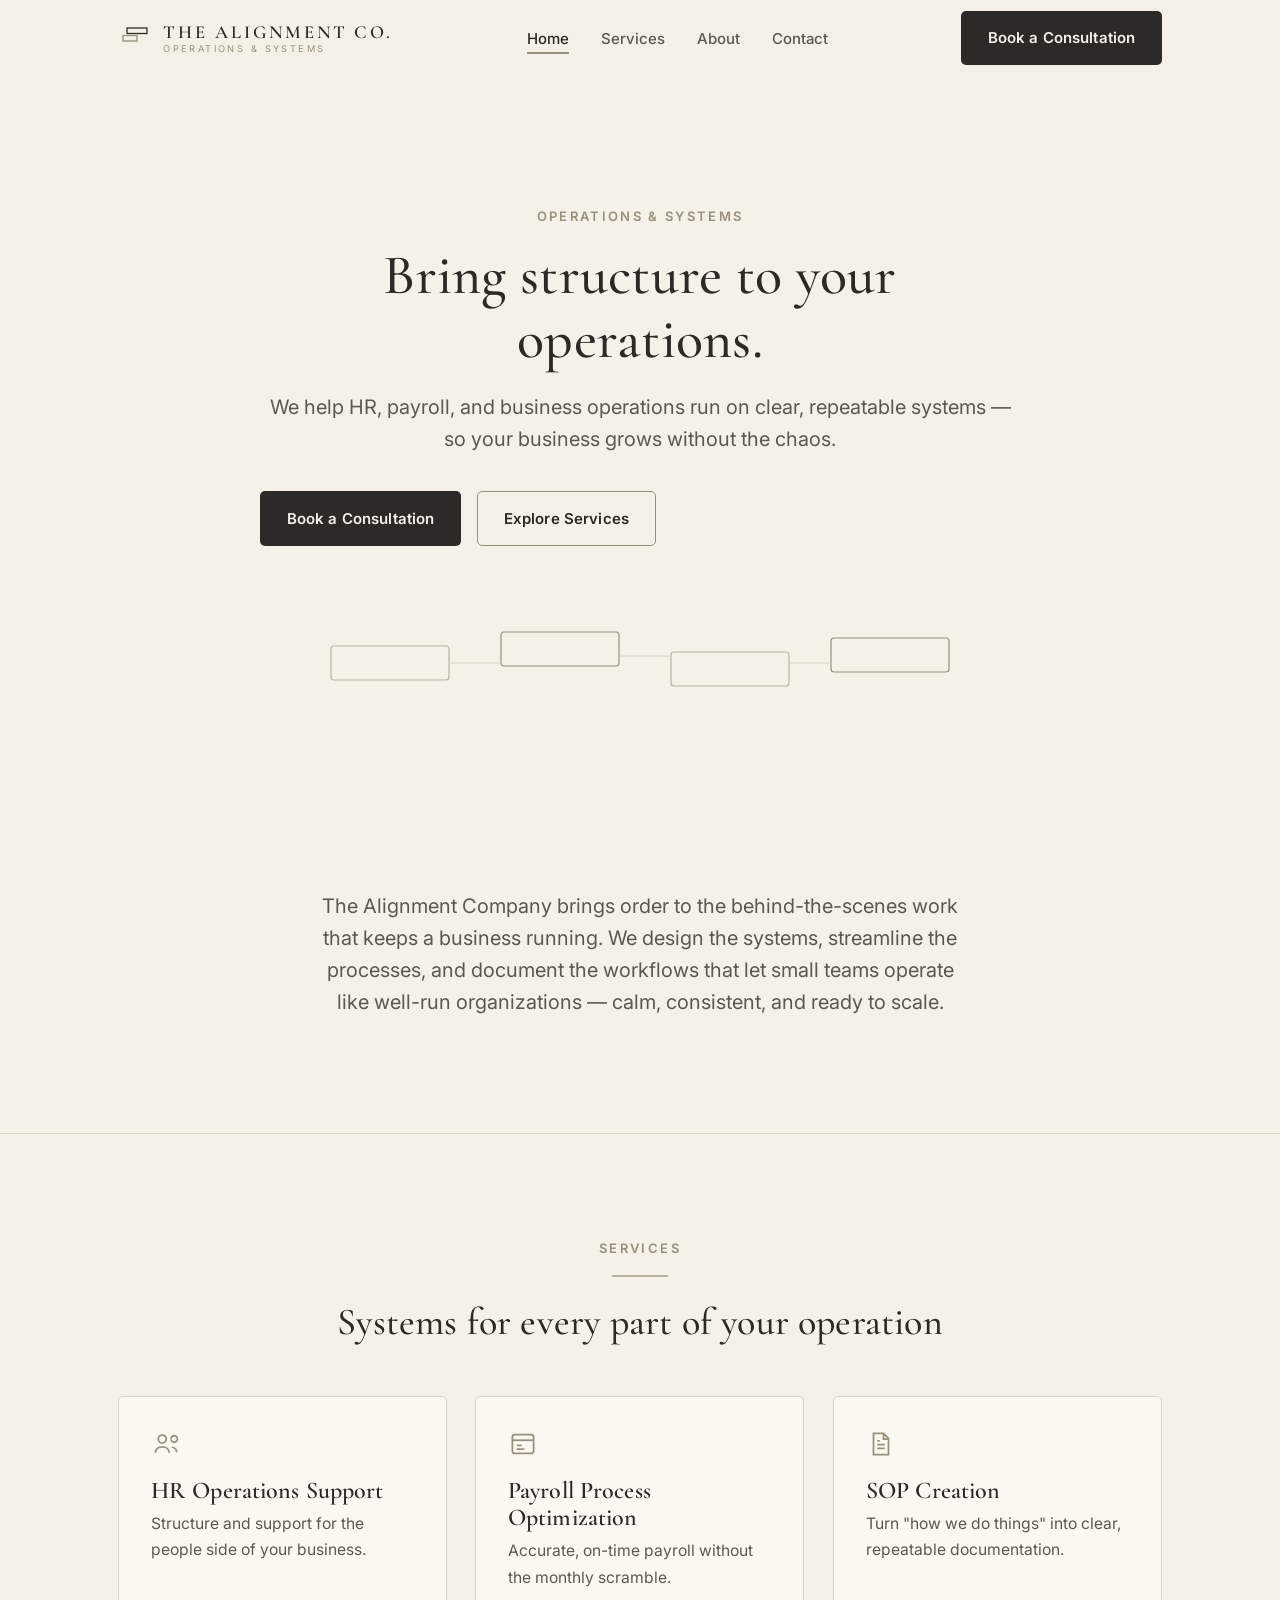
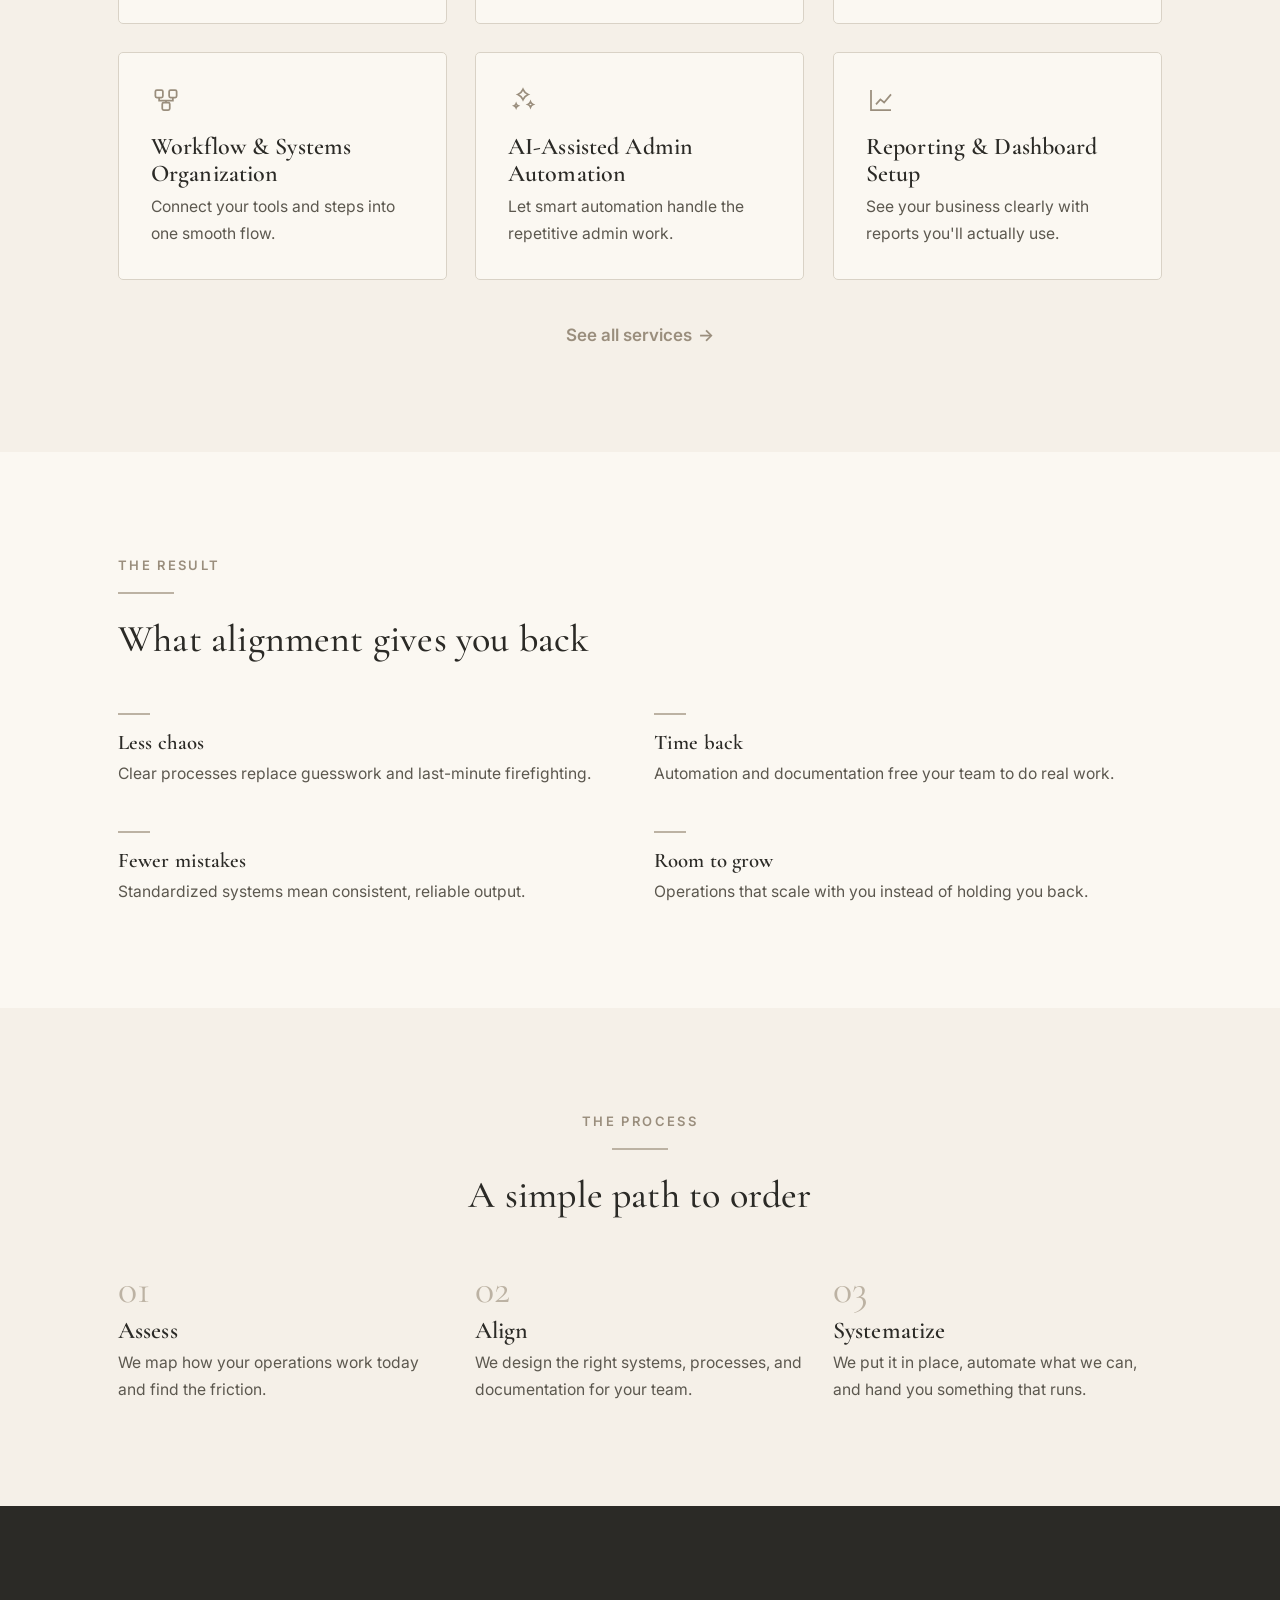
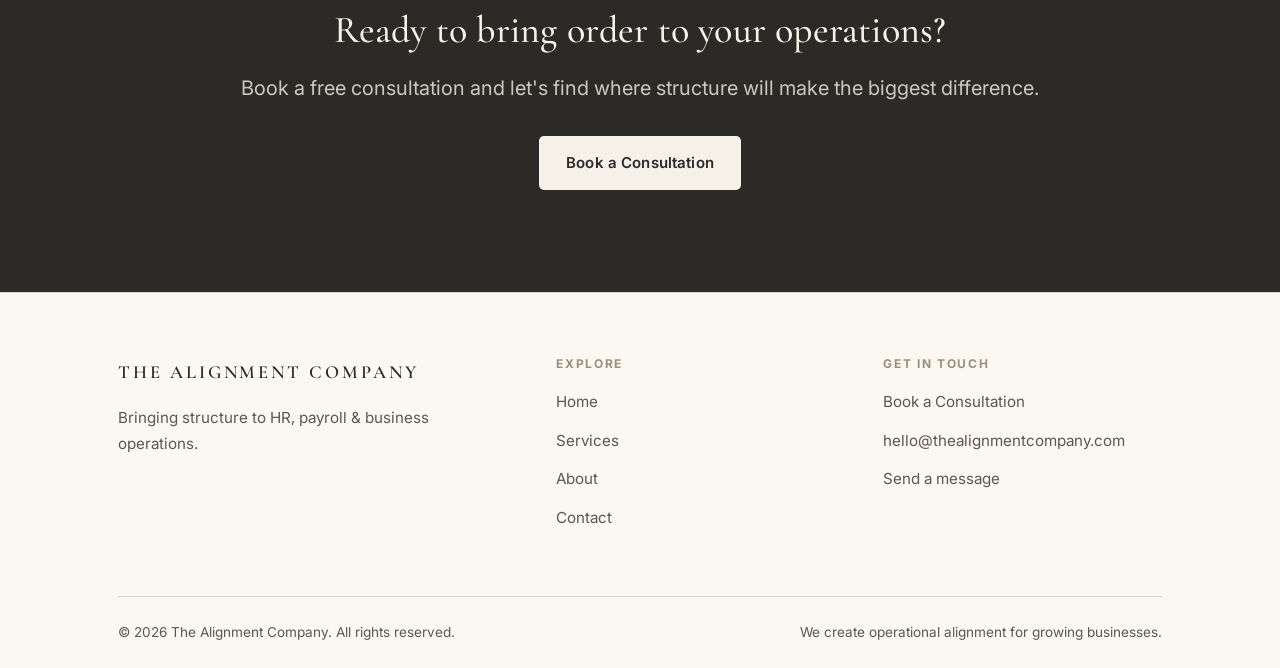
==== index.html @ a294ce94 "Initial commit: The Alignment Company website Multi-page static site (Home, Services, About, Contact" ====
<!DOCTYPE html>
<html lang="en">
<head>
  <meta charset="UTF-8" />
  <meta name="viewport" content="width=device-width, initial-scale=1.0" />
  <title>The Alignment Company — Operations &amp; Systems for Growing Businesses</title>
  <meta name="description" content="We bring structure to HR, payroll &amp; business operations. Calm, repeatable systems that let your business grow without the chaos. Book a consultation." />
  <meta name="theme-color" content="#F5F0E8" />

  <!-- Open Graph -->
  <meta property="og:title" content="The Alignment Company — Operations &amp; Systems" />
  <meta property="og:description" content="Bringing structure to HR, payroll &amp; business operations." />
  <meta property="og:type" content="website" />

  <!-- Fonts -->
  <link rel="preconnect" href="https://fonts.googleapis.com" />
  <link rel="preconnect" href="https://fonts.gstatic.com" crossorigin />
  <link href="https://fonts.googleapis.com/css2?family=Cormorant+Garamond:wght@500;600&family=Inter:wght@400;500;600;700&display=swap" rel="stylesheet" />

  <link rel="stylesheet" href="css/styles.css" />

  <!-- Google Analytics (GA4) — replace G-XXXXXXXXXX with the real Measurement ID -->
  <!--
  <script async src="https://www.googletagmanager.com/gtag/js?id=G-XXXXXXXXXX"></script>
  <script>
    window.dataLayer = window.dataLayer || [];
    function gtag(){dataLayer.push(arguments);}
    gtag('js', new Date());
    gtag('config', 'G-XXXXXXXXXX');
  </script>
  -->
</head>
<body>

  <!-- ============ HEADER ============ -->
  <header class="site-header">
    <div class="container">
      <nav class="nav" aria-label="Primary">
        <a class="brand" href="index.html" aria-label="The Alignment Company — home">
          <svg class="brand__mark" width="34" height="34" viewBox="0 0 34 34" fill="none" aria-hidden="true">
            <rect x="9" y="7" width="20" height="5.5" stroke="#2B2A26" stroke-width="1.3"/>
            <rect x="5" y="14.5" width="14" height="5.5" stroke="#9A8E7D" stroke-width="1.3"/>
          </svg>
          <span class="brand__text">
            <span class="brand__name">The Alignment Co.</span>
            <span class="brand__sub">Operations &amp; Systems</span>
          </span>
        </a>

        <ul class="nav__links" id="nav-links">
          <li><a href="index.html" class="is-active">Home</a></li>
          <li><a href="services.html">Services</a></li>
          <li><a href="about.html">About</a></li>
          <li><a href="contact.html">Contact</a></li>
          <li class="nav__cta-mobile"><a class="btn btn--primary" href="contact.html#book">Book a Consultation</a></li>
        </ul>

        <div class="nav__cta">
          <a class="btn btn--primary" href="contact.html#book">Book a Consultation</a>
          <button class="nav__toggle" type="button" aria-label="Toggle menu" aria-expanded="false" aria-controls="nav-links">
            <span></span><span></span><span></span>
          </button>
        </div>
      </nav>
    </div>
  </header>

  <main>
    <!-- ============ HERO ============ -->
    <section class="hero">
      <div class="container">
        <div class="hero__inner reveal">
          <span class="eyebrow">Operations &amp; Systems</span>
          <h1>Bring structure to your operations.</h1>
          <p class="lead">We help HR, payroll, and business operations run on clear, repeatable systems — so your business grows without the chaos.</p>
          <div class="btn-row">
            <a class="btn btn--primary" href="contact.html#book">Book a Consultation</a>
            <a class="btn btn--secondary" href="services.html">Explore Services</a>
          </div>
        </div>

        <!-- Thin workflow-line motif (echoes the logo's offset rectangles) -->
        <svg class="flow-motif reveal" viewBox="0 0 620 80" fill="none" aria-hidden="true">
          <rect x="1" y="28" width="118" height="34" rx="3" stroke="#BCB2A3" stroke-width="1.2"/>
          <rect x="171" y="14" width="118" height="34" rx="3" stroke="#9A8E7D" stroke-width="1.2"/>
          <rect x="341" y="34" width="118" height="34" rx="3" stroke="#BCB2A3" stroke-width="1.2"/>
          <rect x="501" y="20" width="118" height="34" rx="3" stroke="#9A8E7D" stroke-width="1.2"/>
          <path d="M119 45 H171" stroke="#D9D2C6" stroke-width="1.2"/>
          <path d="M289 38 H341" stroke="#D9D2C6" stroke-width="1.2"/>
          <path d="M459 45 H501" stroke="#D9D2C6" stroke-width="1.2"/>
        </svg>
      </div>
    </section>

    <!-- ============ WHAT WE DO ============ -->
    <section class="section section--tight">
      <div class="container">
        <div class="section-head center reveal">
          <p class="lead">The Alignment Company brings order to the behind-the-scenes work that keeps a business running. We design the systems, streamline the processes, and document the workflows that let small teams operate like well-run organizations — calm, consistent, and ready to scale.</p>
        </div>
      </div>
    </section>

    <hr class="hairline" />

    <!-- ============ SERVICES OVERVIEW ============ -->
    <section class="section">
      <div class="container">
        <div class="section-head center reveal">
          <span class="eyebrow">Services</span>
          <hr class="divider" />
          <h2>Systems for every part of your operation</h2>
        </div>

        <div class="grid grid--3">
          <article class="card reveal">
            <svg class="card__icon" width="30" height="30" viewBox="0 0 24 24" fill="none" stroke="currentColor" stroke-width="1.4" aria-hidden="true"><circle cx="9" cy="8" r="3.2"/><path d="M3.5 19c0-3 2.5-4.8 5.5-4.8s5.5 1.8 5.5 4.8"/><path d="M16 8.2a2.6 2.6 0 1 0 0-.4M20.5 18.5c0-2.2-1.6-3.6-3.8-3.9"/></svg>
            <h3>HR Operations Support</h3>
            <p>Structure and support for the people side of your business.</p>
          </article>

          <article class="card reveal">
            <svg class="card__icon" width="30" height="30" viewBox="0 0 24 24" fill="none" stroke="currentColor" stroke-width="1.4" aria-hidden="true"><rect x="3.5" y="4.5" width="17" height="15" rx="2"/><path d="M3.5 9h17"/><path d="M7 13h4M7 16h6"/></svg>
            <h3>Payroll Process Optimization</h3>
            <p>Accurate, on-time payroll without the monthly scramble.</p>
          </article>

          <article class="card reveal">
            <svg class="card__icon" width="30" height="30" viewBox="0 0 24 24" fill="none" stroke="currentColor" stroke-width="1.4" aria-hidden="true"><path d="M6 3.5h8l4 4V20.5H6z"/><path d="M14 3.5V8h4"/><path d="M9 12.5h6M9 15.5h6M9 9.5h2"/></svg>
            <h3>SOP Creation</h3>
            <p>Turn "how we do things" into clear, repeatable documentation.</p>
          </article>

          <article class="card reveal">
            <svg class="card__icon" width="30" height="30" viewBox="0 0 24 24" fill="none" stroke="currentColor" stroke-width="1.4" aria-hidden="true"><rect x="3.5" y="4" width="6" height="6" rx="1.2"/><rect x="14.5" y="4" width="6" height="6" rx="1.2"/><rect x="9" y="14" width="6" height="6" rx="1.2"/><path d="M6.5 10v2.5h11V10M12 12.5V14"/></svg>
            <h3>Workflow &amp; Systems Organization</h3>
            <p>Connect your tools and steps into one smooth flow.</p>
          </article>

          <article class="card reveal">
            <svg class="card__icon" width="30" height="30" viewBox="0 0 24 24" fill="none" stroke="currentColor" stroke-width="1.4" aria-hidden="true"><path d="M12 3.5c1 2.3 1.8 3.1 4.1 4.1-2.3 1-3.1 1.8-4.1 4.1-1-2.3-1.8-3.1-4.1-4.1 2.3-1 3.1-1.8 4.1-4.1Z"/><path d="M18 13.5c.5 1.2.9 1.6 2.1 2.1-1.2.5-1.6.9-2.1 2.1-.5-1.2-.9-1.6-2.1-2.1 1.2-.5 1.6-.9 2.1-2.1Z"/><path d="M6.5 15c.4.9.7 1.2 1.6 1.6-.9.4-1.2.7-1.6 1.6-.4-.9-.7-1.2-1.6-1.6.9-.4 1.2-.7 1.6-1.6Z"/></svg>
            <h3>AI-Assisted Admin Automation</h3>
            <p>Let smart automation handle the repetitive admin work.</p>
          </article>

          <article class="card reveal">
            <svg class="card__icon" width="30" height="30" viewBox="0 0 24 24" fill="none" stroke="currentColor" stroke-width="1.4" aria-hidden="true"><path d="M4 4v16h16"/><path d="M8 15.5l3.5-4 3 2.5L20 7.5"/></svg>
            <h3>Reporting &amp; Dashboard Setup</h3>
            <p>See your business clearly with reports you'll actually use.</p>
          </article>
        </div>

        <div class="text-center reveal" style="margin-top: 2.5rem;">
          <a class="link-arrow" href="services.html">See all services <span class="arrow">→</span></a>
        </div>
      </div>
    </section>

    <!-- ============ BENEFITS / RESULTS ============ -->
    <section class="section section--warm">
      <div class="container">
        <div class="section-head reveal">
          <span class="eyebrow">The Result</span>
          <hr class="divider" />
          <h2>What alignment gives you back</h2>
        </div>

        <div class="grid grid--2" style="row-gap: clamp(2rem,4vw,2.75rem);">
          <div class="benefit reveal">
            <div class="benefit__bar"></div>
            <h3>Less chaos</h3>
            <p>Clear processes replace guesswork and last-minute firefighting.</p>
          </div>
          <div class="benefit reveal">
            <div class="benefit__bar"></div>
            <h3>Time back</h3>
            <p>Automation and documentation free your team to do real work.</p>
          </div>
          <div class="benefit reveal">
            <div class="benefit__bar"></div>
            <h3>Fewer mistakes</h3>
            <p>Standardized systems mean consistent, reliable output.</p>
          </div>
          <div class="benefit reveal">
            <div class="benefit__bar"></div>
            <h3>Room to grow</h3>
            <p>Operations that scale with you instead of holding you back.</p>
          </div>
        </div>
      </div>
    </section>

    <!-- ============ HOW IT WORKS ============ -->
    <section class="section">
      <div class="container">
        <div class="section-head center reveal">
          <span class="eyebrow">The Process</span>
          <hr class="divider" />
          <h2>A simple path to order</h2>
        </div>

        <div class="grid grid--3 steps">
          <div class="step reveal">
            <div class="step__num">01</div>
            <h3>Assess</h3>
            <p>We map how your operations work today and find the friction.</p>
          </div>
          <div class="step reveal">
            <div class="step__num">02</div>
            <h3>Align</h3>
            <p>We design the right systems, processes, and documentation for your team.</p>
          </div>
          <div class="step reveal">
            <div class="step__num">03</div>
            <h3>Systematize</h3>
            <p>We put it in place, automate what we can, and hand you something that runs.</p>
          </div>
        </div>
      </div>
    </section>

    <!-- ============ CTA BANNER ============ -->
    <section class="section cta-banner">
      <div class="container reveal">
        <h2>Ready to bring order to your operations?</h2>
        <p class="lead">Book a free consultation and let's find where structure will make the biggest difference.</p>
        <div class="btn-row" style="justify-content:center;">
          <a class="btn btn--primary" href="contact.html#book">Book a Consultation</a>
        </div>
      </div>
    </section>
  </main>

  <!-- ============ FOOTER ============ -->
  <footer class="site-footer">
    <div class="container">
      <div class="footer-grid">
        <div class="footer-brand">
          <span class="brand__name">The Alignment Company</span>
          <p>Bringing structure to HR, payroll &amp; business operations.</p>
        </div>
        <div class="footer-col">
          <h4>Explore</h4>
          <ul>
            <li><a href="index.html">Home</a></li>
            <li><a href="services.html">Services</a></li>
            <li><a href="about.html">About</a></li>
            <li><a href="contact.html">Contact</a></li>
          </ul>
        </div>
        <div class="footer-col">
          <h4>Get in touch</h4>
          <ul>
            <li><a href="contact.html#book">Book a Consultation</a></li>
            <!-- Replace with real details when ready -->
            <li><a href="mailto:hello@thealignmentcompany.com">hello@thealignmentcompany.com</a></li>
            <li><a href="contact.html">Send a message</a></li>
          </ul>
        </div>
      </div>
      <div class="footer-bottom">
        <span>&copy; <span id="year">2026</span> The Alignment Company. All rights reserved.</span>
        <span>We create operational alignment for growing businesses.</span>
      </div>
    </div>
  </footer>

  <script src="js/main.js"></script>
</body>
</html>
---- css/styles.css ----
/* =========================================================
   The Alignment Company — Global Stylesheet
   Brand: warm ivory · charcoal ink · soft taupe accent
   Type:  Cormorant Garamond (display) + Inter (body)
   ========================================================= */

/* ---------- Design Tokens ---------- */
:root {
  /* Color */
  --canvas:      #F5F0E8;  /* page background (warm ivory) */
  --warm-white:  #FBF8F2;  /* raised surfaces, cards, fields */
  --ink:         #2B2A26;  /* primary text, headings, primary button */
  --ink-hover:   #3A3833;  /* button hover */
  --slate:       #5C584F;  /* secondary text */
  --taupe:       #9A8E7D;  /* accent: labels, links, icons */
  --taupe-mist:  #BCB2A3;  /* decorative lines */
  --line:        #D9D2C6;  /* borders, dividers, hairlines */

  /* Type */
  --serif: "Cormorant Garamond", Georgia, "Times New Roman", serif;
  --sans:  "Inter", -apple-system, BlinkMacSystemFont, "Segoe UI", Roboto, Helvetica, Arial, sans-serif;

  /* Layout */
  --max: 1140px;
  --gutter: clamp(1.25rem, 4vw, 3rem);
  --section-y: clamp(3.5rem, 8vw, 7.5rem);
  --radius: 5px;
  --shadow: 0 1px 2px rgba(43, 42, 38, .04), 0 8px 30px rgba(43, 42, 38, .05);
  --transition: 220ms ease;
}

/* ---------- Reset / Base ---------- */
*, *::before, *::after { box-sizing: border-box; }

html { scroll-behavior: smooth; -webkit-text-size-adjust: 100%; }

body {
  margin: 0;
  background: var(--canvas);
  color: var(--ink);
  font-family: var(--sans);
  font-size: 1.0625rem;      /* 17px */
  line-height: 1.7;
  font-weight: 400;
  -webkit-font-smoothing: antialiased;
  text-rendering: optimizeLegibility;
}

img, svg { max-width: 100%; display: block; }

a { color: var(--ink); text-decoration: none; transition: color var(--transition); }
a:hover { color: var(--taupe); }

::selection { background: var(--taupe-mist); color: var(--ink); }

:focus-visible {
  outline: 2px solid var(--taupe);
  outline-offset: 3px;
  border-radius: 2px;
}

/* ---------- Typography ---------- */
h1, h2, h3, h4 {
  font-family: var(--serif);
  color: var(--ink);
  font-weight: 500;
  line-height: 1.15;
  margin: 0 0 .5em;
  letter-spacing: .005em;
}

h1 { font-size: clamp(2.25rem, 5.2vw, 3.5rem); }
h2 { font-size: clamp(1.75rem, 3.6vw, 2.375rem); }
h3 { font-size: clamp(1.35rem, 2.2vw, 1.5rem); font-weight: 600; }

p { margin: 0 0 1.15rem; max-width: 65ch; }

.lead {
  font-size: clamp(1.05rem, 1.6vw, 1.25rem);
  line-height: 1.6;
  color: var(--slate);
}

.eyebrow {
  font-family: var(--sans);
  font-size: .8125rem;
  font-weight: 600;
  letter-spacing: .18em;
  text-transform: uppercase;
  color: var(--taupe);
  margin: 0 0 1rem;
  display: block;
}

.serif-accent { font-family: var(--serif); }

/* ---------- Layout helpers ---------- */
.container {
  width: 100%;
  max-width: var(--max);
  margin-inline: auto;
  padding-inline: var(--gutter);
}

.section { padding-block: var(--section-y); }
.section--tight { padding-block: clamp(2.5rem, 5vw, 4rem); }
.section--warm { background: var(--warm-white); }

.section-head { max-width: 60ch; margin-bottom: clamp(2rem, 4vw, 3.25rem); }
.section-head.center { margin-inline: auto; text-align: center; }
.section-head.center p { margin-inline: auto; }

.divider {
  width: 56px; height: 2px;
  background: var(--taupe-mist);
  border: 0; margin: 0 0 1.5rem;
}
.center .divider { margin-inline: auto; }

.hairline { border: 0; border-top: 1px solid var(--line); margin: 0; }

.text-center { text-align: center; }

/* ---------- Buttons ---------- */
.btn {
  display: inline-flex;
  align-items: center;
  gap: .5rem;
  font-family: var(--sans);
  font-size: .9375rem;
  font-weight: 600;
  letter-spacing: .01em;
  padding: .85rem 1.6rem;
  border-radius: var(--radius);
  border: 1px solid transparent;
  cursor: pointer;
  transition: background var(--transition), color var(--transition), border-color var(--transition), transform var(--transition);
}
.btn:hover { transform: translateY(-1px); }

.btn--primary { background: var(--ink); color: var(--canvas); }
.btn--primary:hover { background: var(--ink-hover); color: var(--canvas); }

.btn--secondary { background: transparent; color: var(--ink); border-color: var(--taupe); }
.btn--secondary:hover { background: rgba(154, 142, 125, .12); color: var(--ink); }

.btn--block { width: 100%; justify-content: center; }

.btn-row { display: flex; flex-wrap: wrap; gap: 1rem; }
.center .btn-row { justify-content: center; }

.link-arrow {
  font-weight: 600;
  color: var(--taupe);
  display: inline-flex;
  align-items: center;
  gap: .4rem;
}
.link-arrow .arrow { transition: transform var(--transition); }
.link-arrow:hover .arrow { transform: translateX(4px); }

/* ---------- Header / Nav ---------- */
.site-header {
  position: sticky;
  top: 0;
  z-index: 50;
  background: rgba(245, 240, 232, .88);
  backdrop-filter: saturate(120%) blur(8px);
  border-bottom: 1px solid transparent;
  transition: border-color var(--transition), background var(--transition);
}
.site-header.is-scrolled { border-bottom-color: var(--line); }

.nav {
  display: flex;
  align-items: center;
  justify-content: space-between;
  gap: 1.5rem;
  min-height: 76px;
}

/* Logo lockup */
.brand { display: flex; align-items: center; gap: .7rem; }
.brand:hover { color: var(--ink); }
.brand__mark { flex: 0 0 auto; }
.brand__text { display: flex; flex-direction: column; line-height: 1; }
.brand__name {
  font-family: var(--serif);
  font-size: 1.15rem;
  font-weight: 600;
  letter-spacing: .16em;
  text-transform: uppercase;
  color: var(--ink);
}
.brand__sub {
  font-family: var(--sans);
  font-size: .58rem;
  letter-spacing: .26em;
  text-transform: uppercase;
  color: var(--taupe);
  margin-top: 3px;
}

.nav__links {
  display: flex;
  align-items: center;
  gap: clamp(1.25rem, 2.5vw, 2.25rem);
  list-style: none;
  margin: 0;
  padding: 0;
}
.nav__links a {
  font-size: .9375rem;
  font-weight: 500;
  color: var(--slate);
  position: relative;
  padding-block: .25rem;
}
.nav__links a:hover { color: var(--ink); }
.nav__links a.is-active { color: var(--ink); }
.nav__links a.is-active::after {
  content: "";
  position: absolute;
  left: 0; right: 0; bottom: -2px;
  height: 1.5px;
  background: var(--taupe);
}

.nav__cta { display: flex; align-items: center; gap: 1rem; }

.nav__toggle {
  display: none;
  background: none;
  border: 0;
  cursor: pointer;
  padding: .5rem;
  margin: -.5rem;
}
.nav__toggle span {
  display: block;
  width: 24px; height: 2px;
  background: var(--ink);
  margin: 5px 0;
  transition: transform var(--transition), opacity var(--transition);
}
.nav__toggle[aria-expanded="true"] span:nth-child(1) { transform: translateY(7px) rotate(45deg); }
.nav__toggle[aria-expanded="true"] span:nth-child(2) { opacity: 0; }
.nav__toggle[aria-expanded="true"] span:nth-child(3) { transform: translateY(-7px) rotate(-45deg); }

/* ---------- Hero ---------- */
.hero { padding-block: clamp(4rem, 10vw, 8.5rem); text-align: center; }
.hero__inner { max-width: 760px; margin-inline: auto; }
.hero h1 { margin-bottom: .35em; }
.hero .lead { margin-inline: auto; margin-bottom: 2.25rem; }

/* Thin workflow-line motif */
.flow-motif {
  margin: clamp(3rem, 6vw, 4.5rem) auto 0;
  max-width: 620px;
  opacity: .9;
}

/* ---------- Generic page header (inner pages) ---------- */
.page-header { padding-block: clamp(3rem, 7vw, 5.5rem) clamp(2rem, 4vw, 3rem); }
.page-header__inner { max-width: 720px; }

/* ---------- Card grid ---------- */
.grid { display: grid; gap: clamp(1.25rem, 2.5vw, 1.75rem); }
.grid--3 { grid-template-columns: repeat(3, 1fr); }
.grid--2 { grid-template-columns: repeat(2, 1fr); }

.card {
  background: var(--warm-white);
  border: 1px solid var(--line);
  border-radius: var(--radius);
  padding: clamp(1.5rem, 2.5vw, 2rem);
  transition: transform var(--transition), box-shadow var(--transition), border-color var(--transition);
}
.card:hover { transform: translateY(-3px); box-shadow: var(--shadow); border-color: var(--taupe-mist); }
.card__icon { color: var(--taupe); margin-bottom: 1.1rem; }
.card h3 { margin-bottom: .4rem; }
.card p { color: var(--slate); margin-bottom: 0; font-size: .98rem; }

/* ---------- Benefits ---------- */
.benefit { padding-right: 1rem; }
.benefit h3 { font-size: 1.3rem; margin-bottom: .35rem; }
.benefit p { color: var(--slate); margin-bottom: 0; font-size: .98rem; }
.benefit__bar { width: 32px; height: 2px; background: var(--taupe-mist); margin-bottom: 1rem; }

/* ---------- Process steps ---------- */
.steps { counter-reset: step; }
.step { position: relative; }
.step__num {
  font-family: var(--serif);
  font-size: 2.5rem;
  color: var(--taupe-mist);
  line-height: 1;
  margin-bottom: .5rem;
}
.step h3 { margin-bottom: .35rem; }
.step p { color: var(--slate); margin-bottom: 0; font-size: .98rem; }

/* ---------- Service detail blocks (Services page) ---------- */
.service {
  display: grid;
  grid-template-columns: 1fr 1fr;
  gap: clamp(2rem, 5vw, 4.5rem);
  align-items: center;
  padding-block: clamp(2.75rem, 5vw, 4rem);
}
.service + .service { border-top: 1px solid var(--line); }
.service__media { display: flex; justify-content: center; color: var(--taupe); }
.service:nth-child(even) .service__body { order: 2; }
.service:nth-child(even) .service__media { order: 1; }

.service__num {
  font-family: var(--serif);
  font-size: 1.1rem;
  color: var(--taupe);
  letter-spacing: .1em;
}
.service h2 { font-size: clamp(1.6rem, 3vw, 2.1rem); margin: .25rem 0 1.25rem; }

.pso { list-style: none; margin: 0; padding: 0; display: grid; gap: 1.1rem; }
.pso__label {
  font-family: var(--sans);
  font-size: .72rem;
  font-weight: 700;
  letter-spacing: .14em;
  text-transform: uppercase;
  color: var(--taupe);
  display: block;
  margin-bottom: .25rem;
}
.pso p { margin: 0; color: var(--slate); font-size: .99rem; }

/* ---------- CTA banner ---------- */
.cta-banner { background: var(--ink); color: var(--canvas); text-align: center; }
.cta-banner h2 { color: var(--canvas); }
.cta-banner p { color: rgba(245, 240, 232, .8); margin-inline: auto; margin-bottom: 2rem; }
.cta-banner .btn--primary { background: var(--canvas); color: var(--ink); }
.cta-banner .btn--primary:hover { background: #fff; }

/* ---------- Contact ---------- */
.contact-grid {
  display: grid;
  grid-template-columns: 1.3fr 1fr;
  gap: clamp(2rem, 5vw, 4rem);
  align-items: start;
}

.form-field { margin-bottom: 1.25rem; }
.form-field label {
  display: block;
  font-size: .82rem;
  font-weight: 600;
  letter-spacing: .04em;
  color: var(--slate);
  margin-bottom: .45rem;
}
.form-field input,
.form-field textarea {
  width: 100%;
  font-family: var(--sans);
  font-size: 1rem;
  color: var(--ink);
  background: var(--warm-white);
  border: 1px solid var(--line);
  border-radius: var(--radius);
  padding: .8rem .9rem;
  transition: border-color var(--transition), box-shadow var(--transition);
}
.form-field input:focus,
.form-field textarea:focus {
  outline: none;
  border-color: var(--taupe);
  box-shadow: 0 0 0 3px rgba(154, 142, 125, .15);
}
.form-field textarea { min-height: 140px; resize: vertical; }

.form-note { font-size: .85rem; color: var(--slate); margin-top: .25rem; }
.form-success {
  display: none;
  background: rgba(154, 142, 125, .12);
  border: 1px solid var(--taupe-mist);
  border-radius: var(--radius);
  padding: 1rem 1.1rem;
  color: var(--ink);
  margin-bottom: 1.25rem;
}
.form-success.show { display: block; }

.contact-aside {
  background: var(--warm-white);
  border: 1px solid var(--line);
  border-radius: var(--radius);
  padding: clamp(1.5rem, 3vw, 2rem);
}
.contact-aside h3 { font-size: 1.3rem; }
.contact-list { list-style: none; margin: 1.25rem 0 0; padding: 0; display: grid; gap: 1.25rem; }
.contact-list li { display: flex; gap: .85rem; align-items: flex-start; }
.contact-list .ic { color: var(--taupe); flex: 0 0 auto; margin-top: 3px; }
.contact-list .lbl { display: block; font-size: .72rem; letter-spacing: .12em; text-transform: uppercase; color: var(--taupe); margin-bottom: 1px; }
.contact-list a, .contact-list span { color: var(--ink); font-size: .97rem; word-break: break-word; }

/* ---------- Footer ---------- */
.site-footer { background: var(--warm-white); border-top: 1px solid var(--line); }
.footer-grid {
  display: grid;
  grid-template-columns: 1.4fr 1fr 1fr;
  gap: clamp(1.5rem, 4vw, 3rem);
  padding-block: clamp(2.75rem, 5vw, 4rem);
}
.footer-brand .brand__name { color: var(--ink); }
.footer-brand p { color: var(--slate); font-size: .95rem; margin: 1rem 0 0; max-width: 32ch; }
.footer-col h4 {
  font-family: var(--sans);
  font-size: .75rem;
  font-weight: 700;
  letter-spacing: .14em;
  text-transform: uppercase;
  color: var(--taupe);
  margin: 0 0 1rem;
}
.footer-col ul { list-style: none; margin: 0; padding: 0; display: grid; gap: .6rem; }
.footer-col a { color: var(--slate); font-size: .95rem; }
.footer-col a:hover { color: var(--ink); }
.footer-bottom {
  border-top: 1px solid var(--line);
  padding-block: 1.5rem;
  display: flex;
  flex-wrap: wrap;
  justify-content: space-between;
  gap: .5rem;
  font-size: .85rem;
  color: var(--slate);
}

/* ---------- Scroll reveal ---------- */
.reveal {
  opacity: 0;
  transform: translateY(18px);
  transition: opacity .7s ease, transform .7s ease;
  will-change: opacity, transform;
}
.reveal.is-visible { opacity: 1; transform: none; }

/* ---------- Responsive ---------- */
@media (max-width: 900px) {
  .grid--3 { grid-template-columns: repeat(2, 1fr); }
  .footer-grid { grid-template-columns: 1fr 1fr; }
  .footer-brand { grid-column: 1 / -1; }
}

@media (max-width: 760px) {
  .nav__links {
    position: absolute;
    top: 100%; left: 0; right: 0;
    flex-direction: column;
    align-items: flex-start;
    gap: 0;
    background: var(--canvas);
    border-bottom: 1px solid var(--line);
    padding: .5rem var(--gutter) 1.25rem;
    box-shadow: var(--shadow);
    display: none;
  }
  .nav__links.is-open { display: flex; }
  .nav__links li { width: 100%; }
  .nav__links a { display: block; width: 100%; padding: .8rem 0; border-bottom: 1px solid var(--line); }
  .nav__links a.is-active::after { display: none; }
  .nav__toggle { display: block; }
  .nav__cta .btn { display: none; }          /* CTA lives inside the menu on mobile */
  .nav__links .nav__cta-mobile { display: block; padding-top: 1rem; }
  .nav__links .nav__cta-mobile .btn { display: inline-flex; }

  .service { grid-template-columns: 1fr; gap: 1.5rem; }
  .service:nth-child(even) .service__body,
  .service:nth-child(even) .service__media { order: 0; }
  .service__media { order: -1 !important; }

  .contact-grid { grid-template-columns: 1fr; }
}

@media (max-width: 540px) {
  .grid--3, .grid--2 { grid-template-columns: 1fr; }
  .footer-grid { grid-template-columns: 1fr; }
  .footer-brand { grid-column: auto; }
}

/* Desktop: hide the in-menu mobile CTA */
@media (min-width: 761px) {
  .nav__links .nav__cta-mobile { display: none; }
}

/* ---------- Motion / print preferences ---------- */
@media (prefers-reduced-motion: reduce) {
  html { scroll-behavior: auto; }
  .reveal { opacity: 1; transform: none; transition: none; }
  *, *::before, *::after { transition-duration: .01ms !important; animation-duration: .01ms !important; }
}
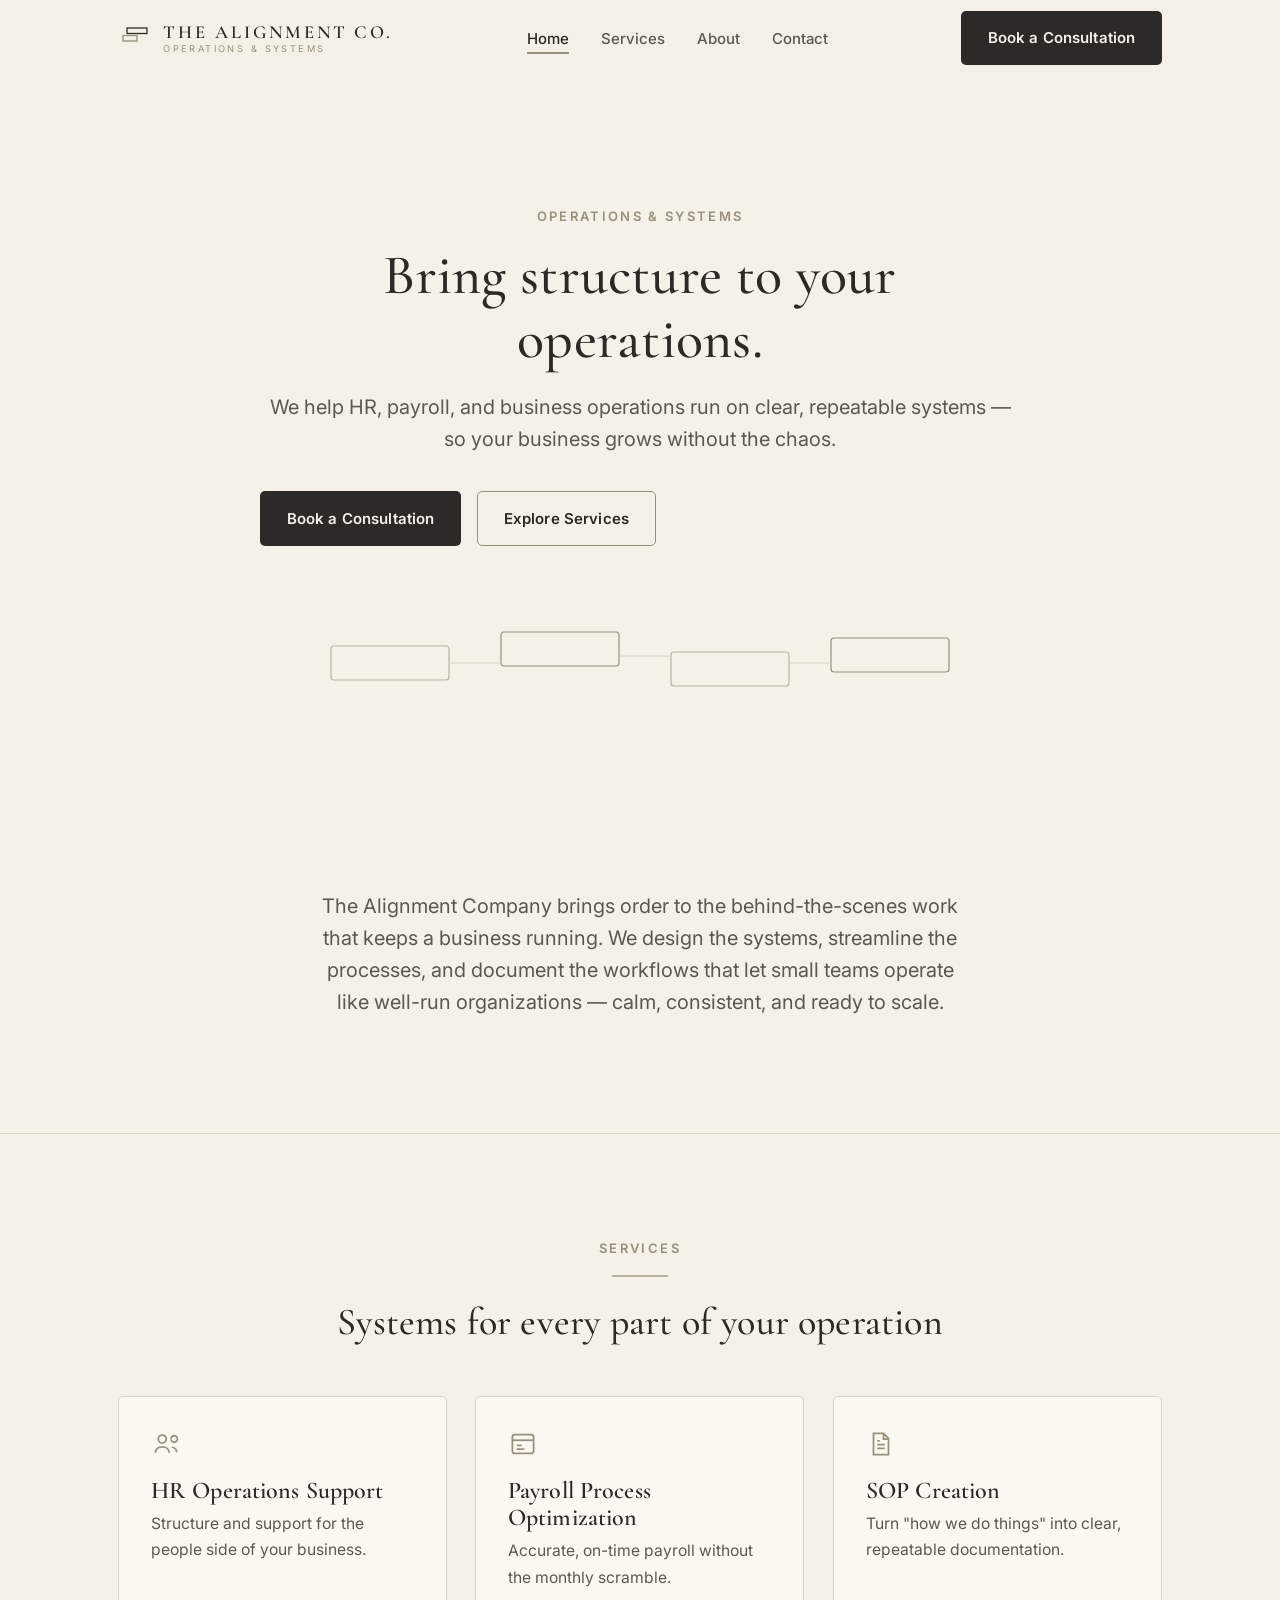
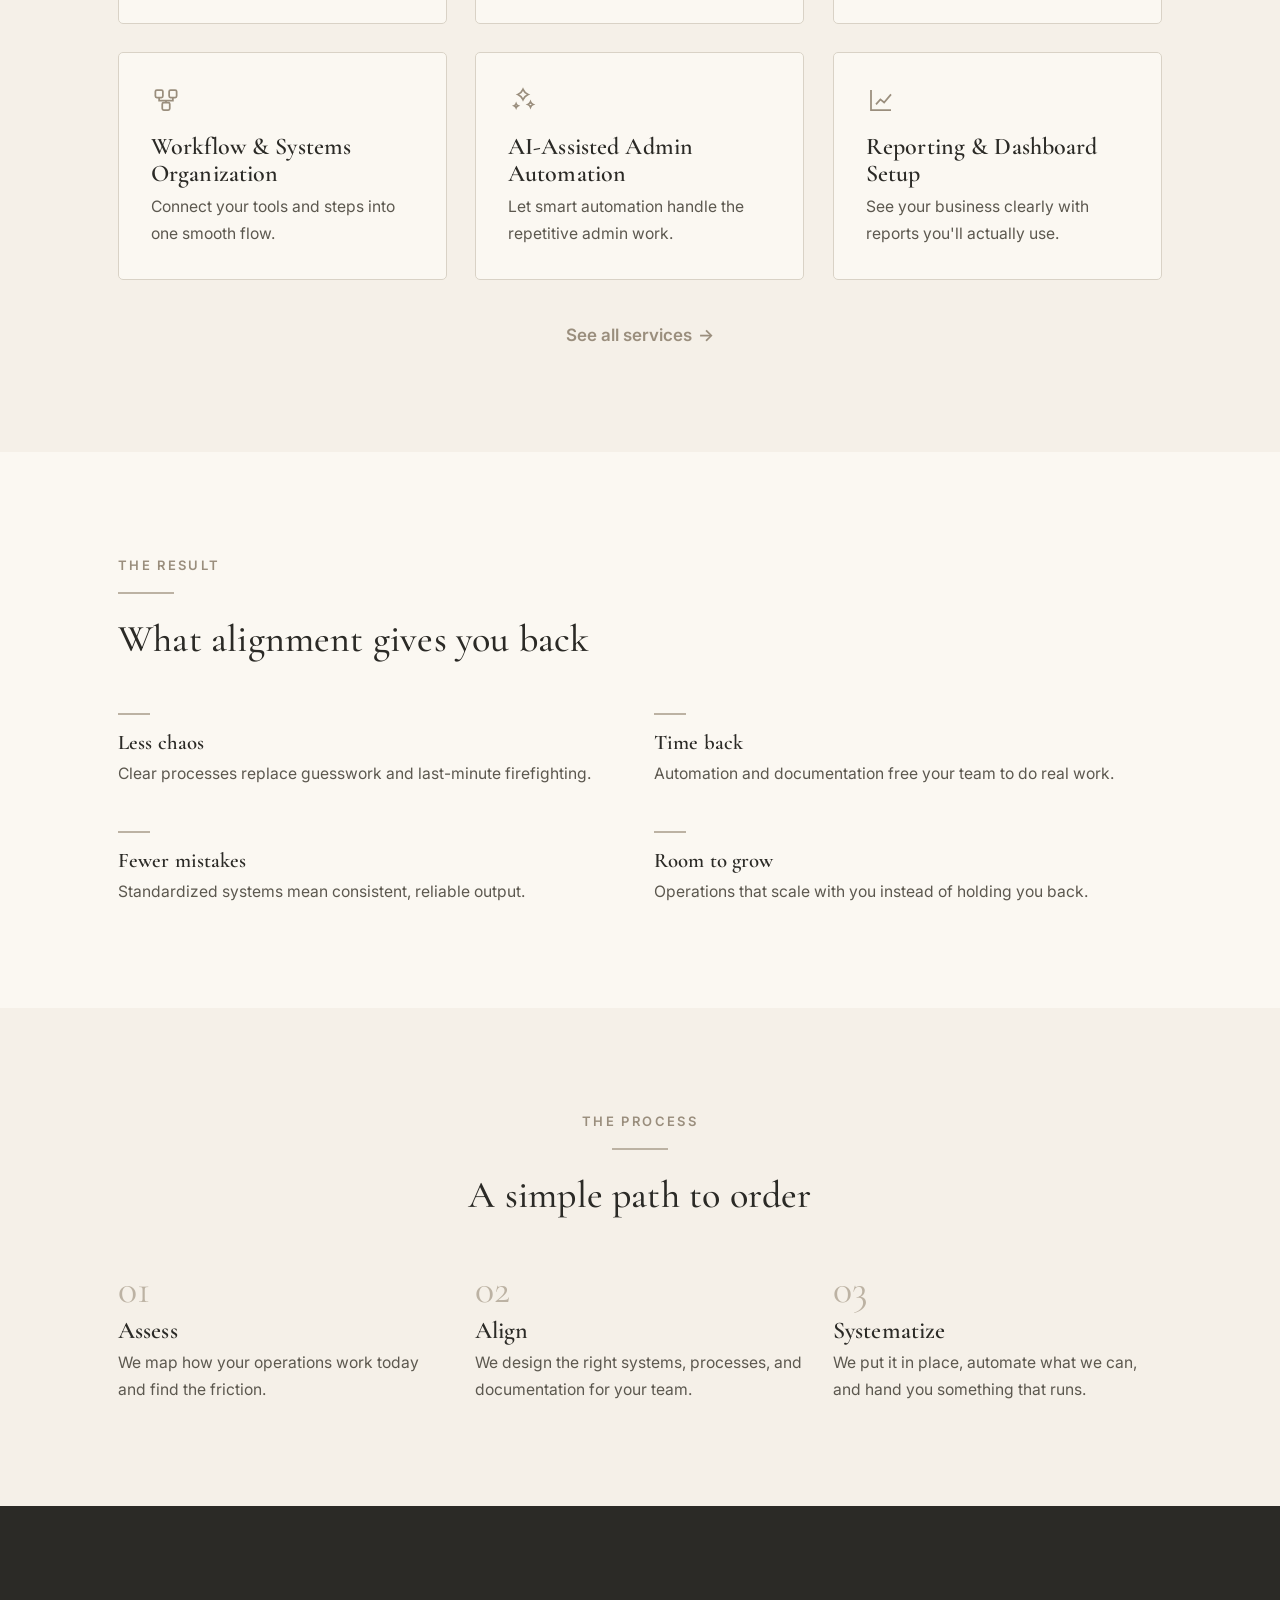
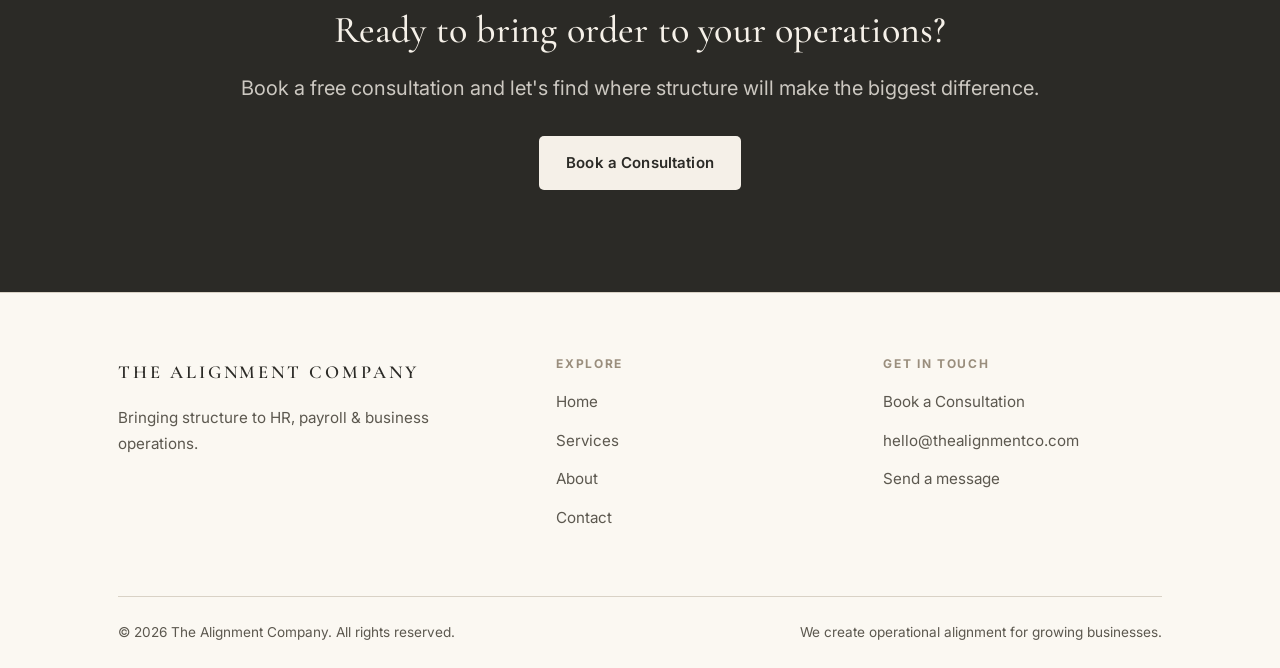
==== commit 80419375: "Wire in real domain: thealignmentco.com - Update contact email to hello@thealignmentco.com across al" ====
--- a/index.html
+++ b/index.html
@@ -253,7 +253,7 @@
           <ul>
             <li><a href="contact.html#book">Book a Consultation</a></li>
             <!-- Replace with real details when ready -->
-            <li><a href="mailto:hello@thealignmentcompany.com">hello@thealignmentcompany.com</a></li>
+            <li><a href="mailto:hello@thealignmentco.com">hello@thealignmentco.com</a></li>
             <li><a href="contact.html">Send a message</a></li>
           </ul>
         </div>
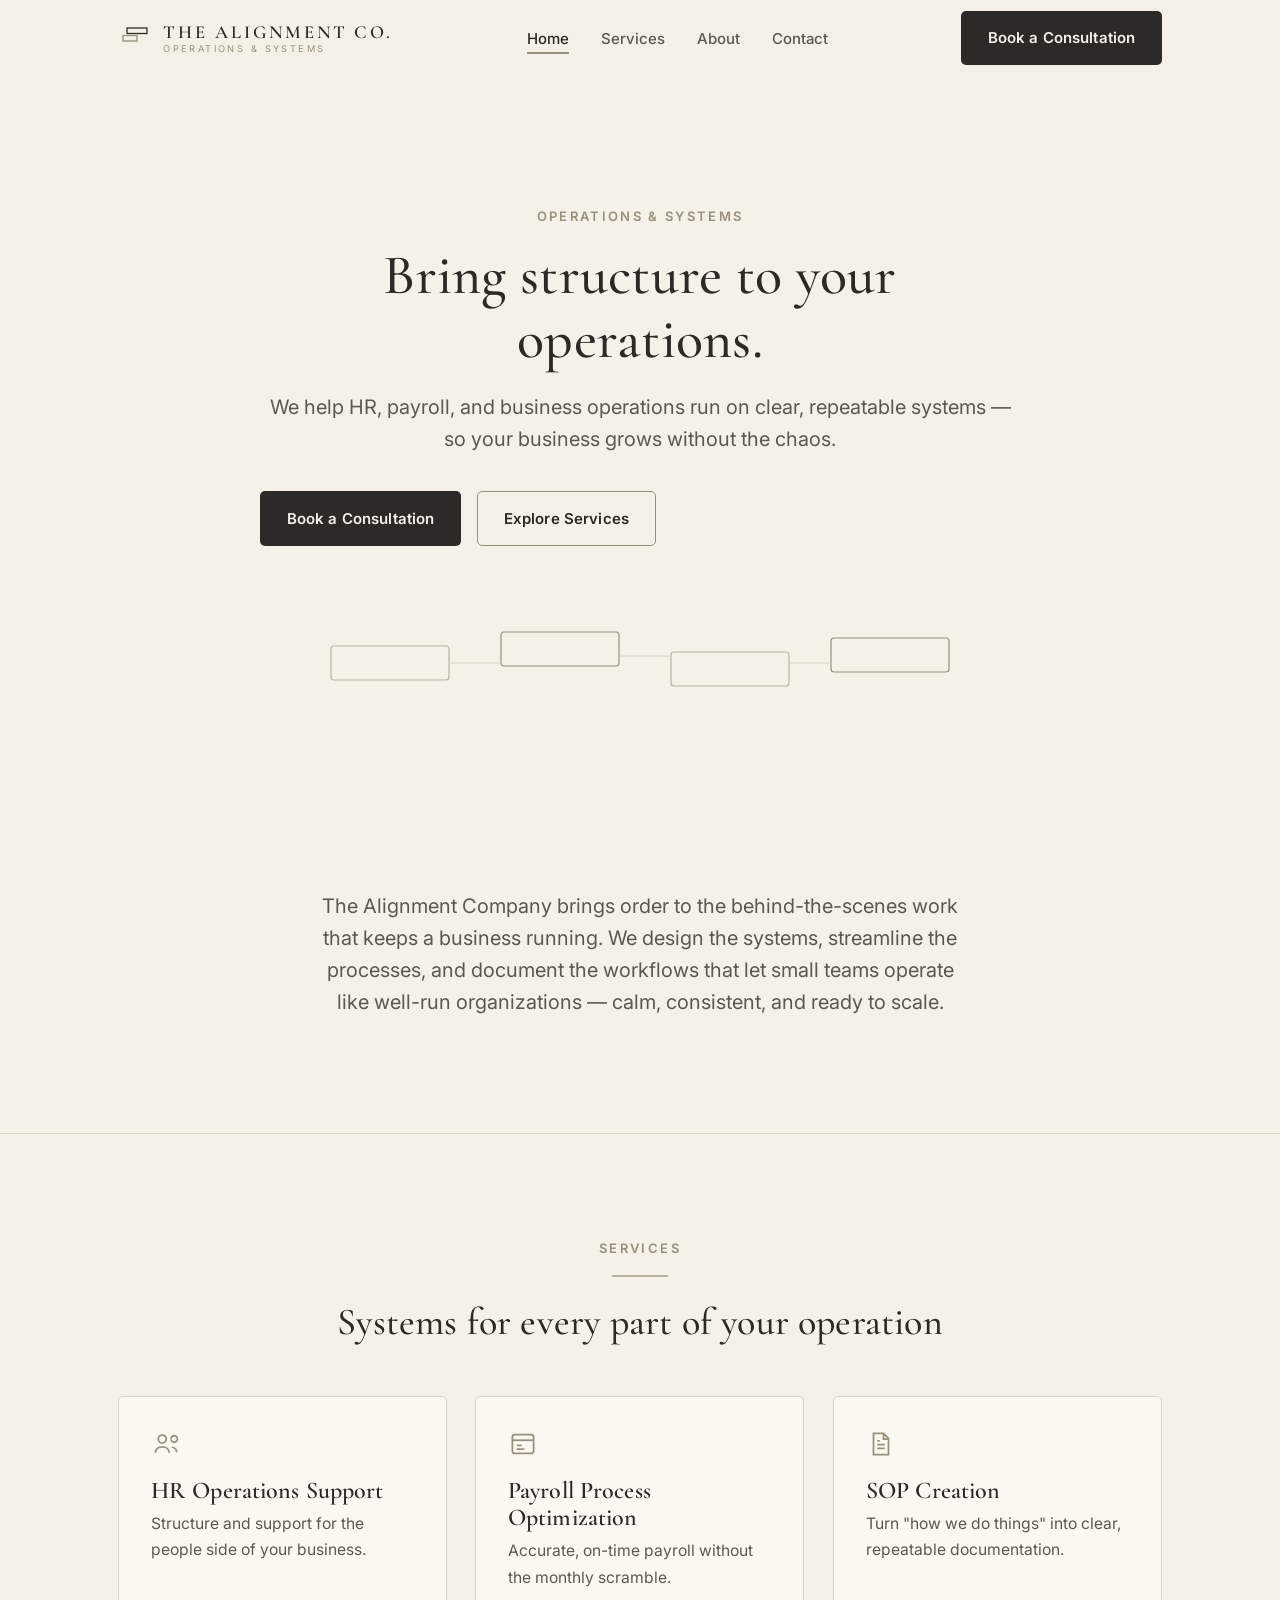
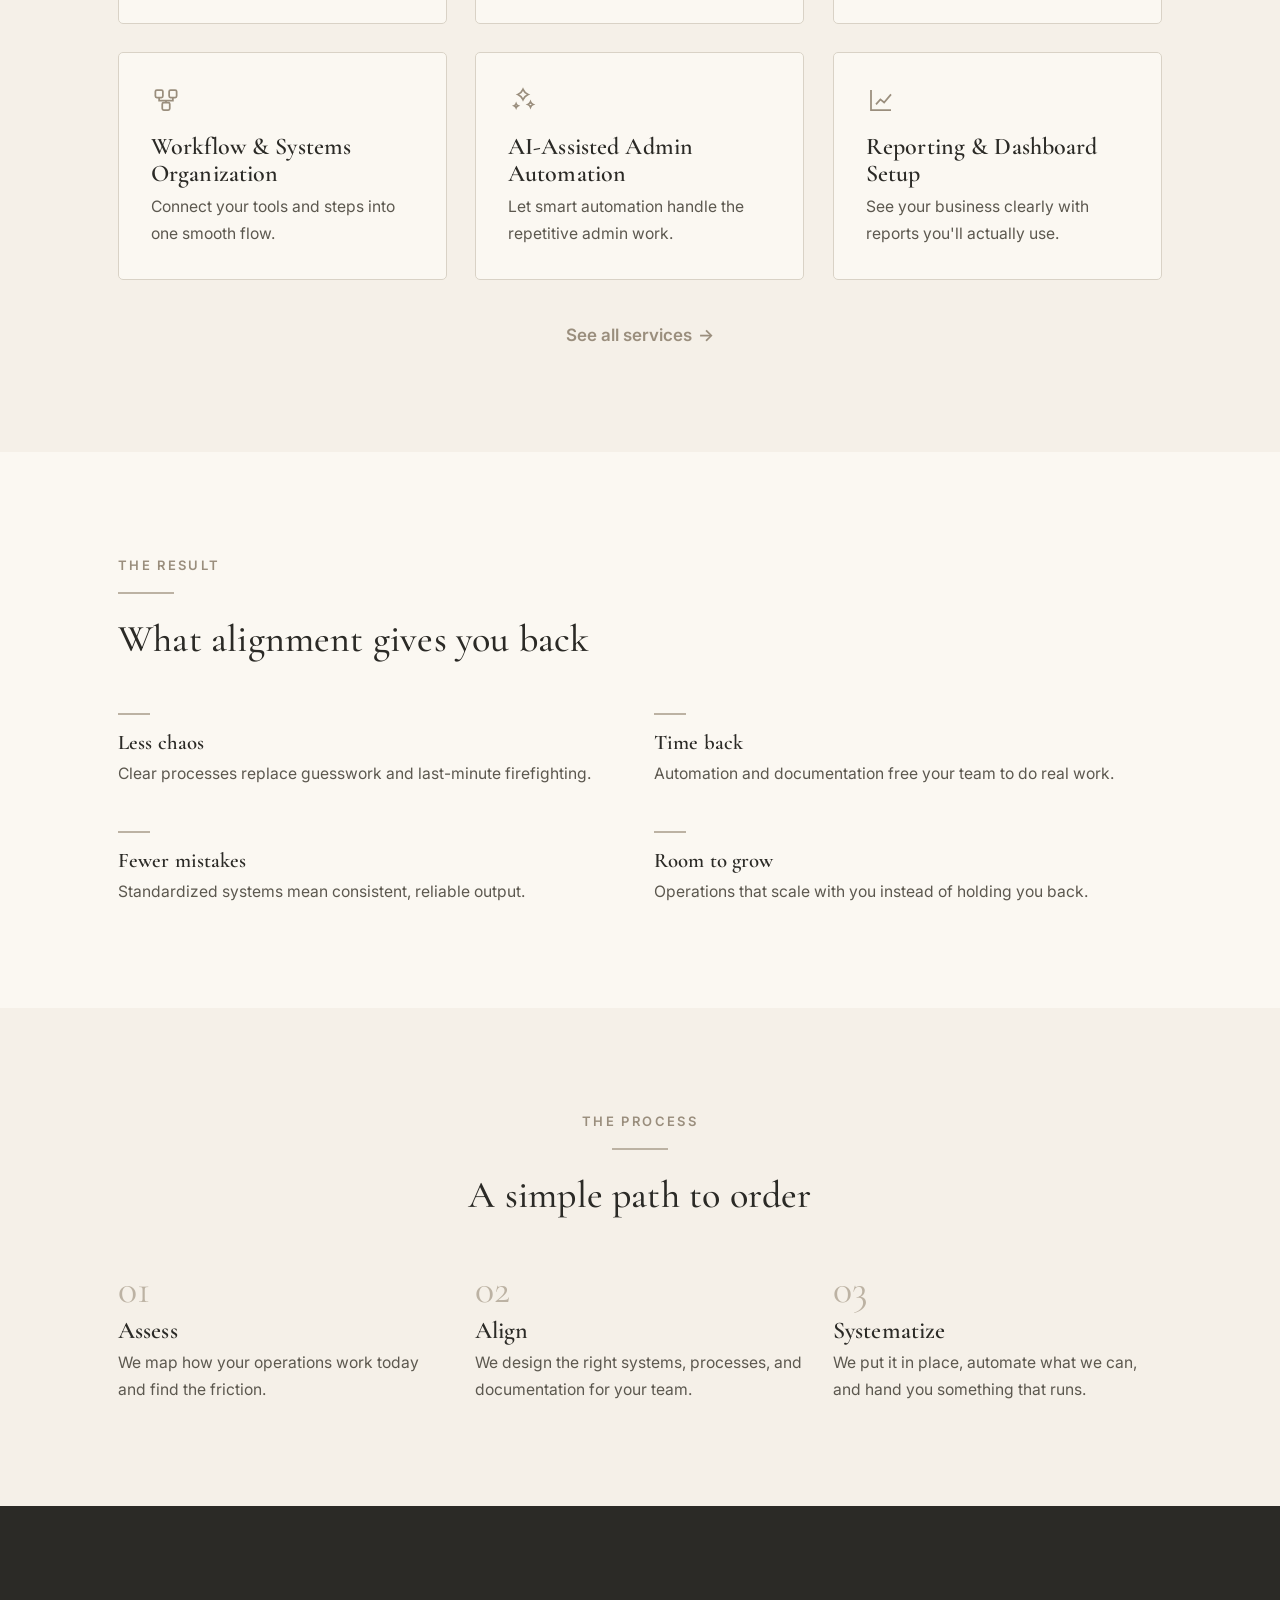
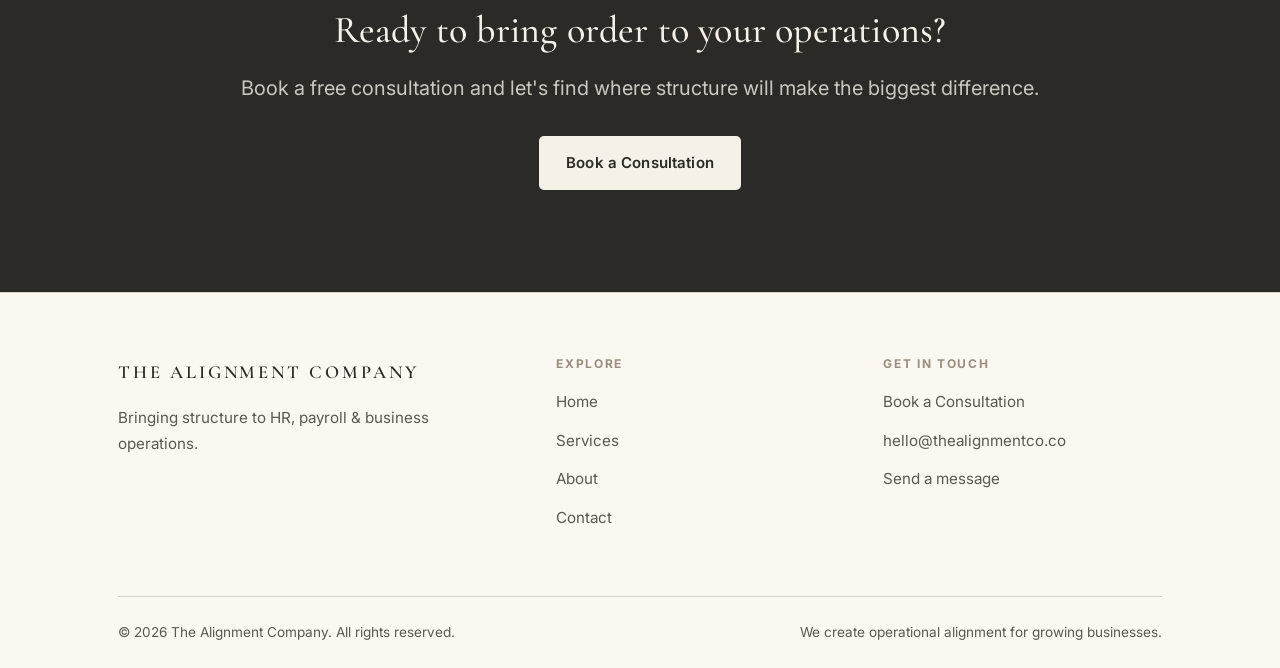
==== commit 786b817e: "Correct domain TLD: thealignmentco.co (was .com) - Fix contact email to hello@thealignmentco.co on a" ====
--- a/index.html
+++ b/index.html
@@ -253,7 +253,7 @@
           <ul>
             <li><a href="contact.html#book">Book a Consultation</a></li>
             <!-- Replace with real details when ready -->
-            <li><a href="mailto:hello@thealignmentco.com">hello@thealignmentco.com</a></li>
+            <li><a href="mailto:hello@thealignmentco.co">hello@thealignmentco.co</a></li>
             <li><a href="contact.html">Send a message</a></li>
           </ul>
         </div>
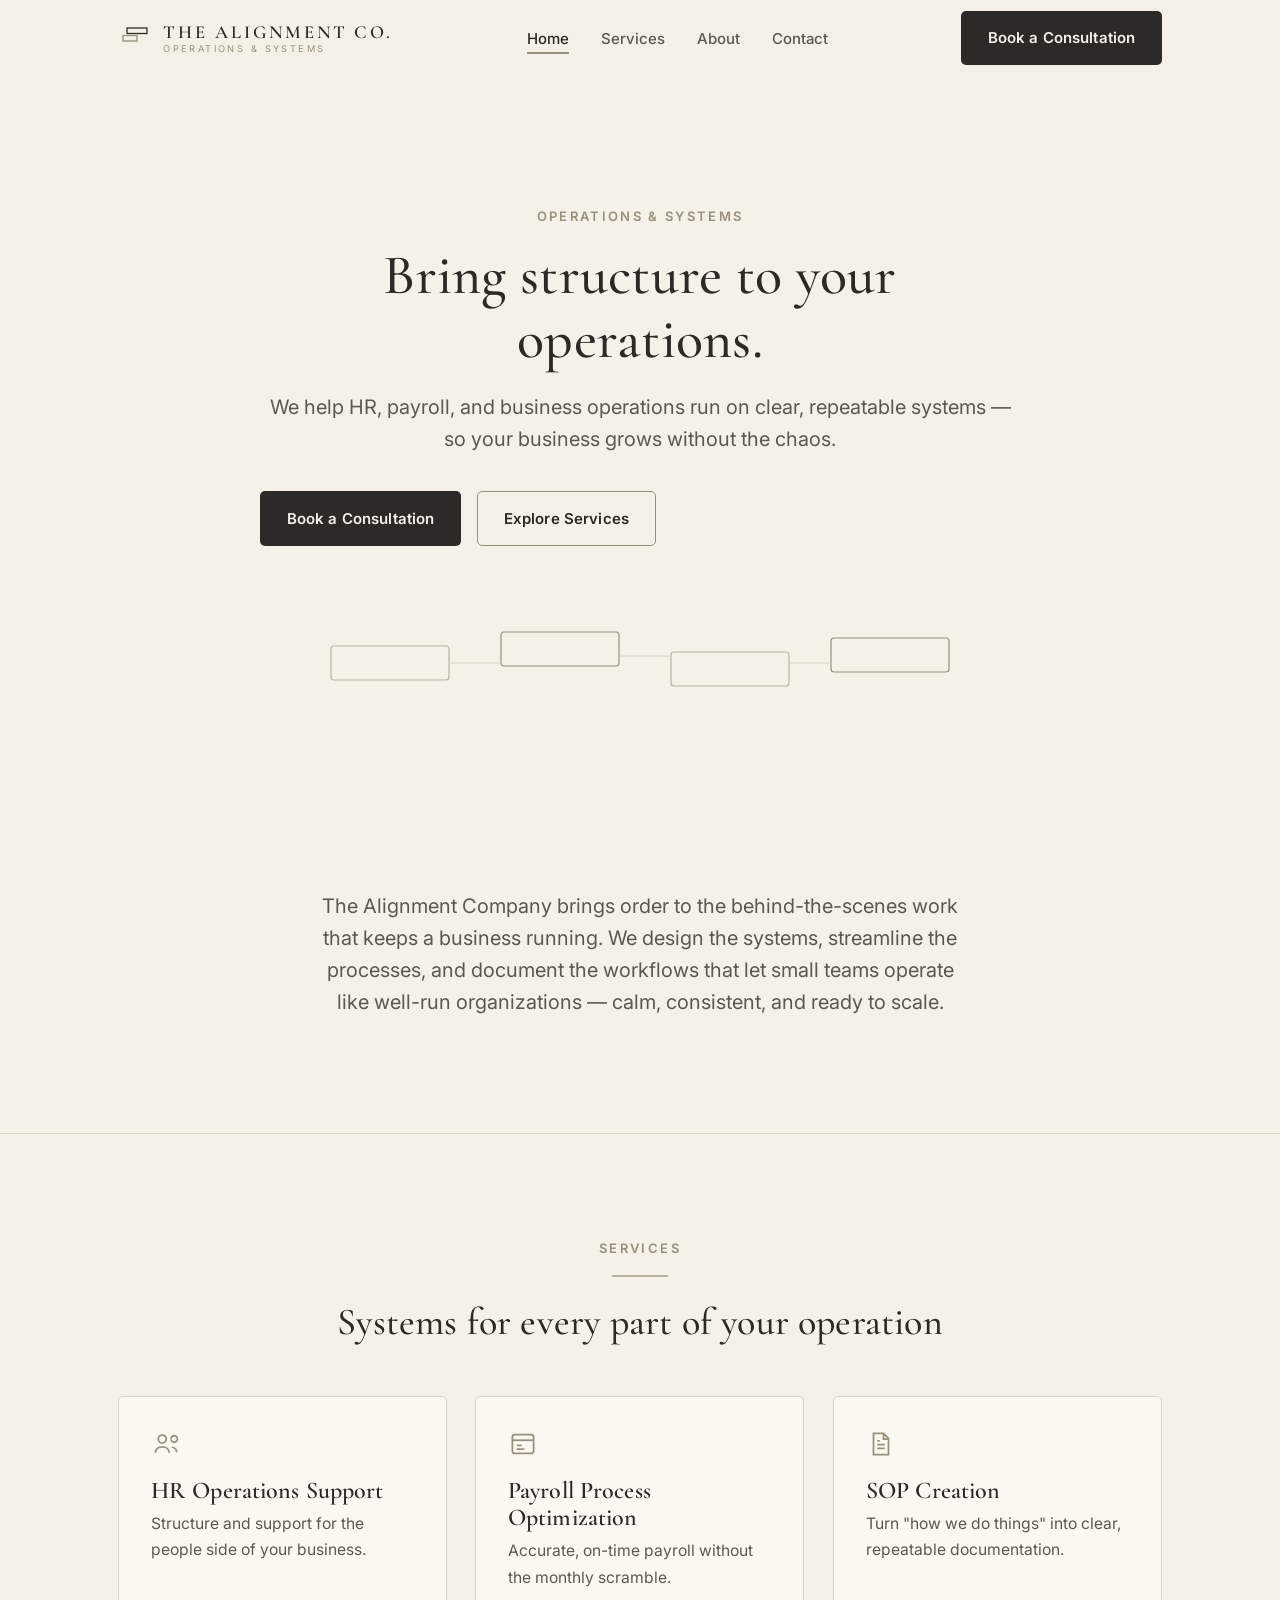
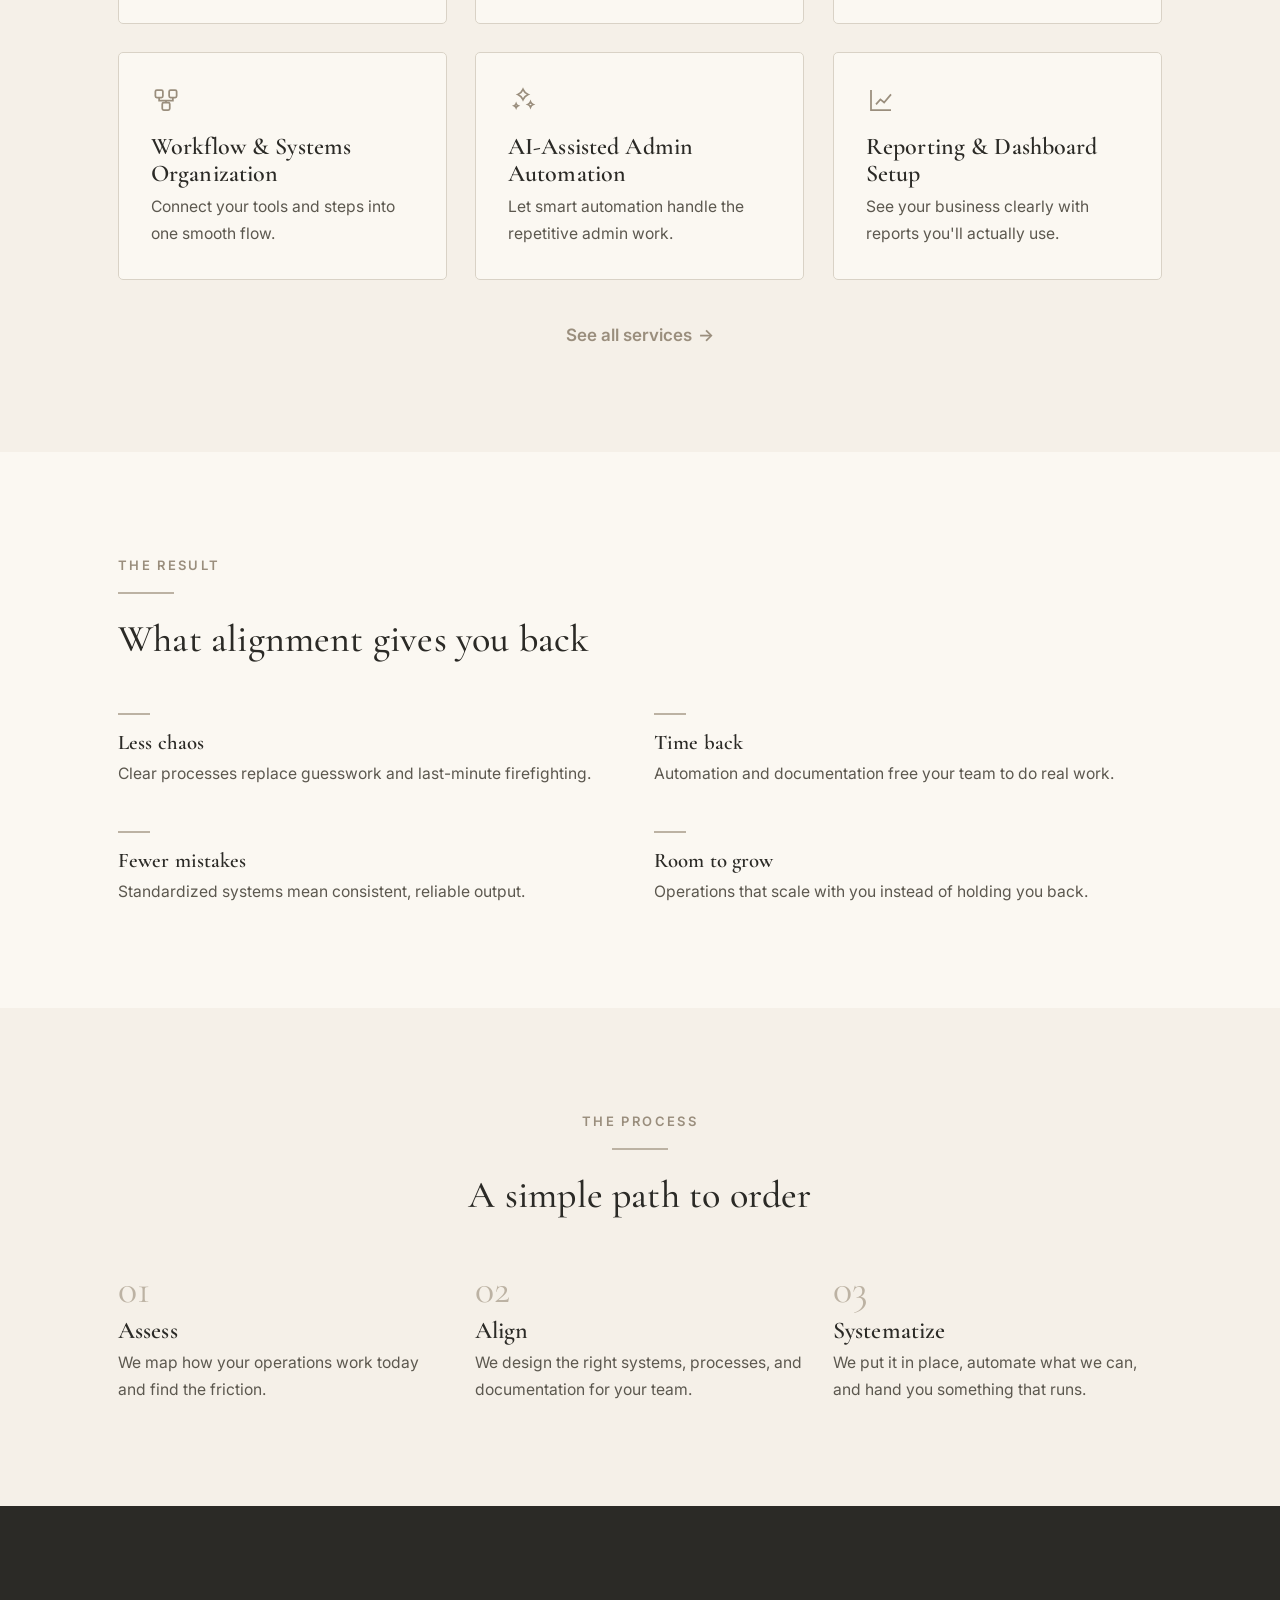
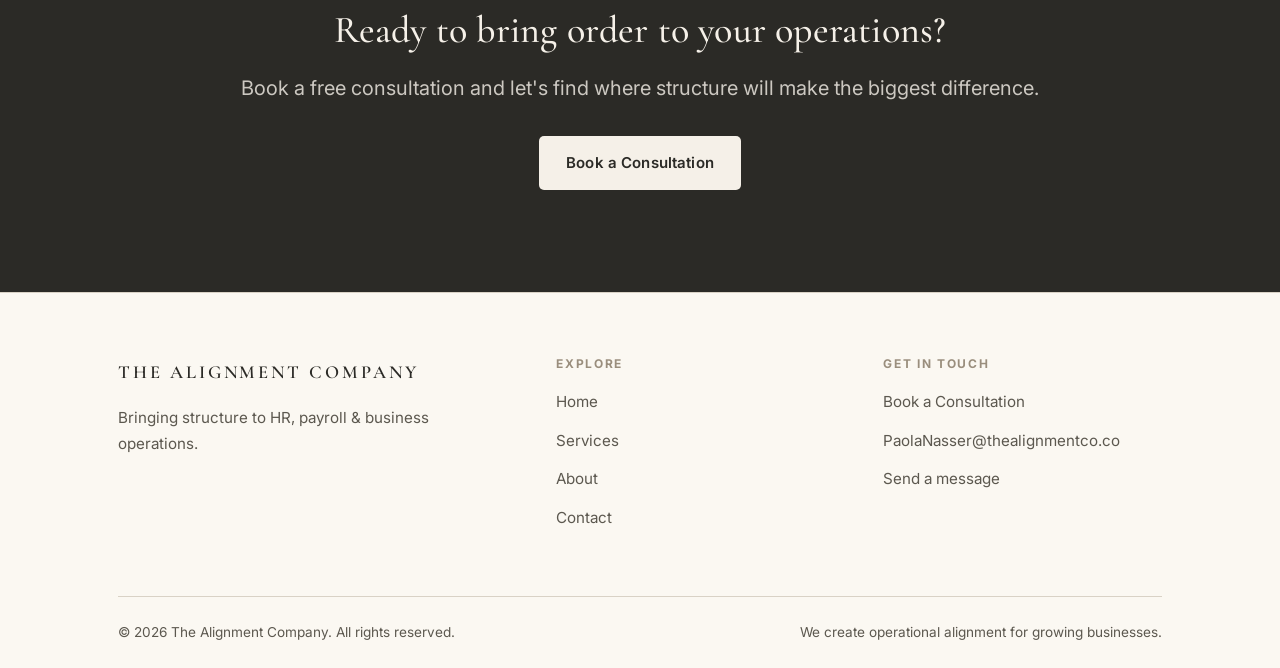
==== commit 4b56c37e: "Change contact email to PaolaNasser@thealignmentco.co Per Paola's preference, use her name in the ad" ====
--- a/index.html
+++ b/index.html
@@ -253,7 +253,7 @@
           <ul>
             <li><a href="contact.html#book">Book a Consultation</a></li>
             <!-- Replace with real details when ready -->
-            <li><a href="mailto:hello@thealignmentco.co">hello@thealignmentco.co</a></li>
+            <li><a href="mailto:PaolaNasser@thealignmentco.co">PaolaNasser@thealignmentco.co</a></li>
             <li><a href="contact.html">Send a message</a></li>
           </ul>
         </div>
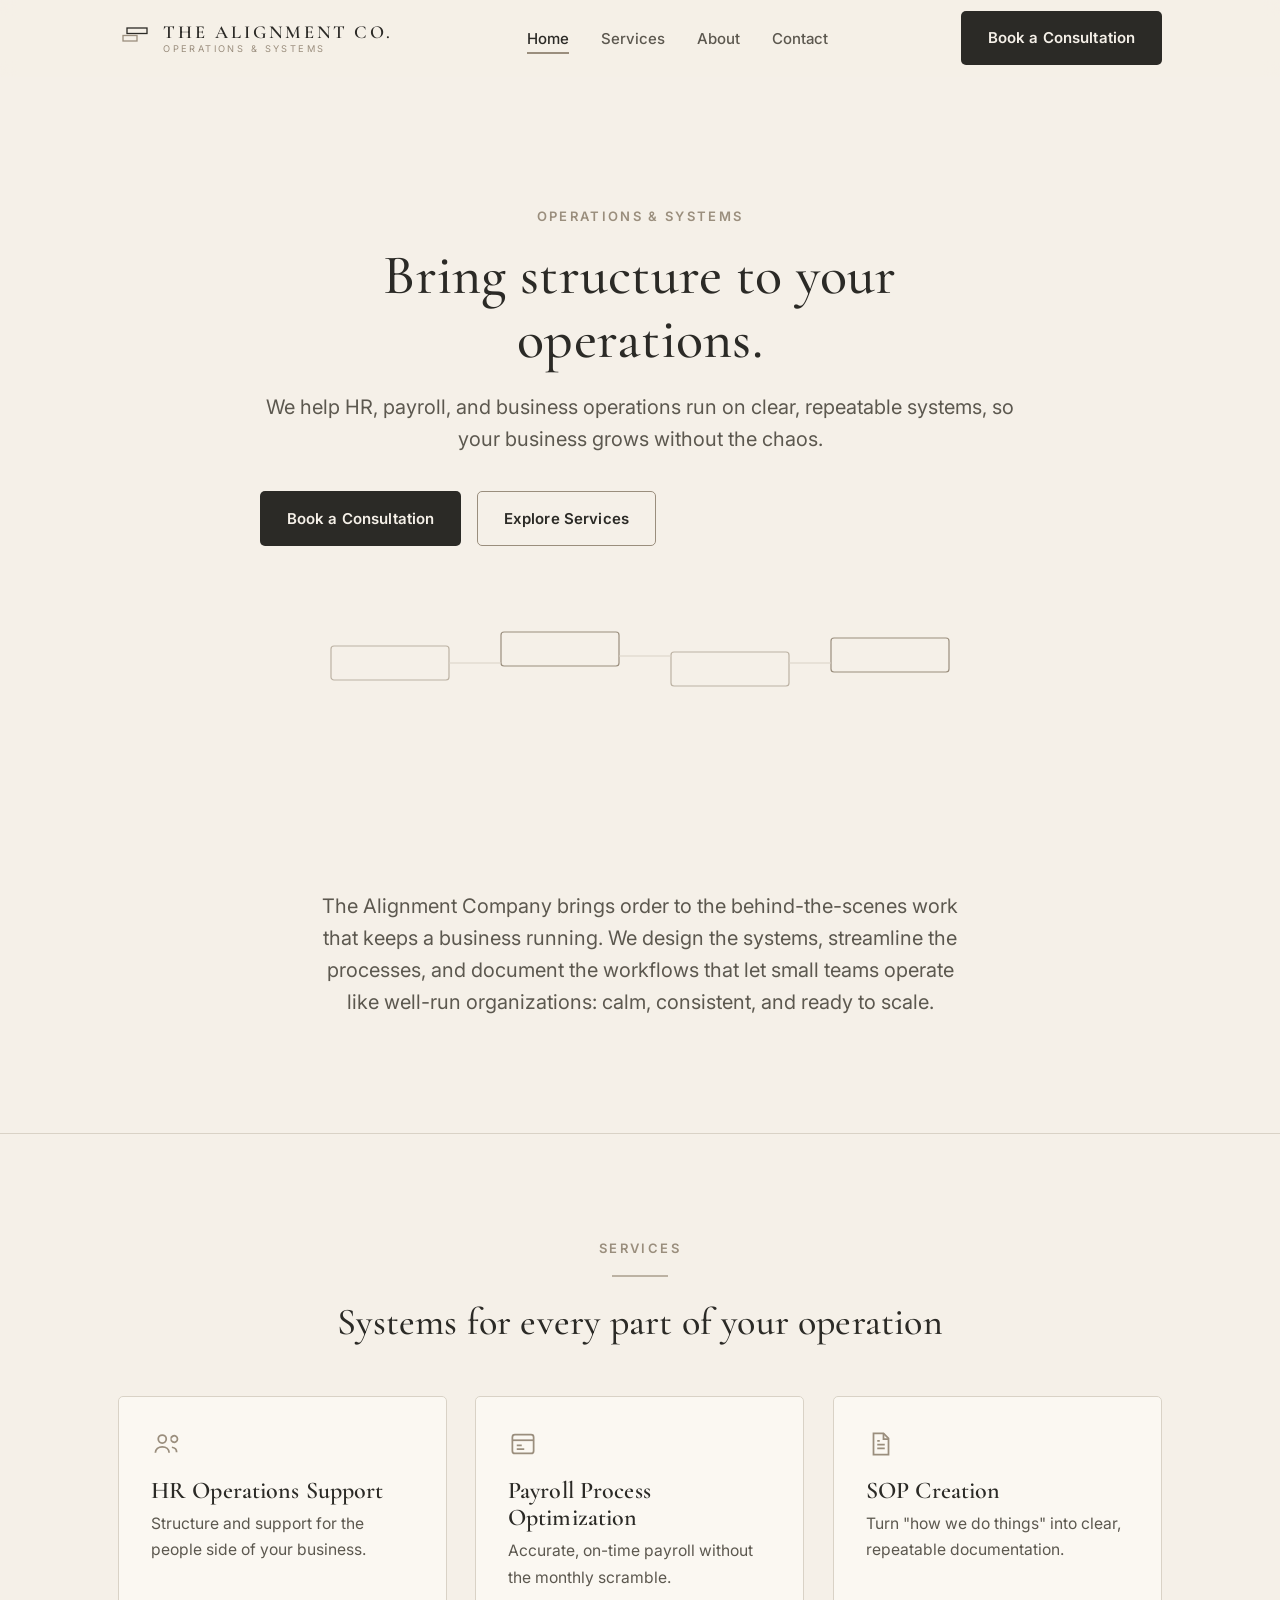
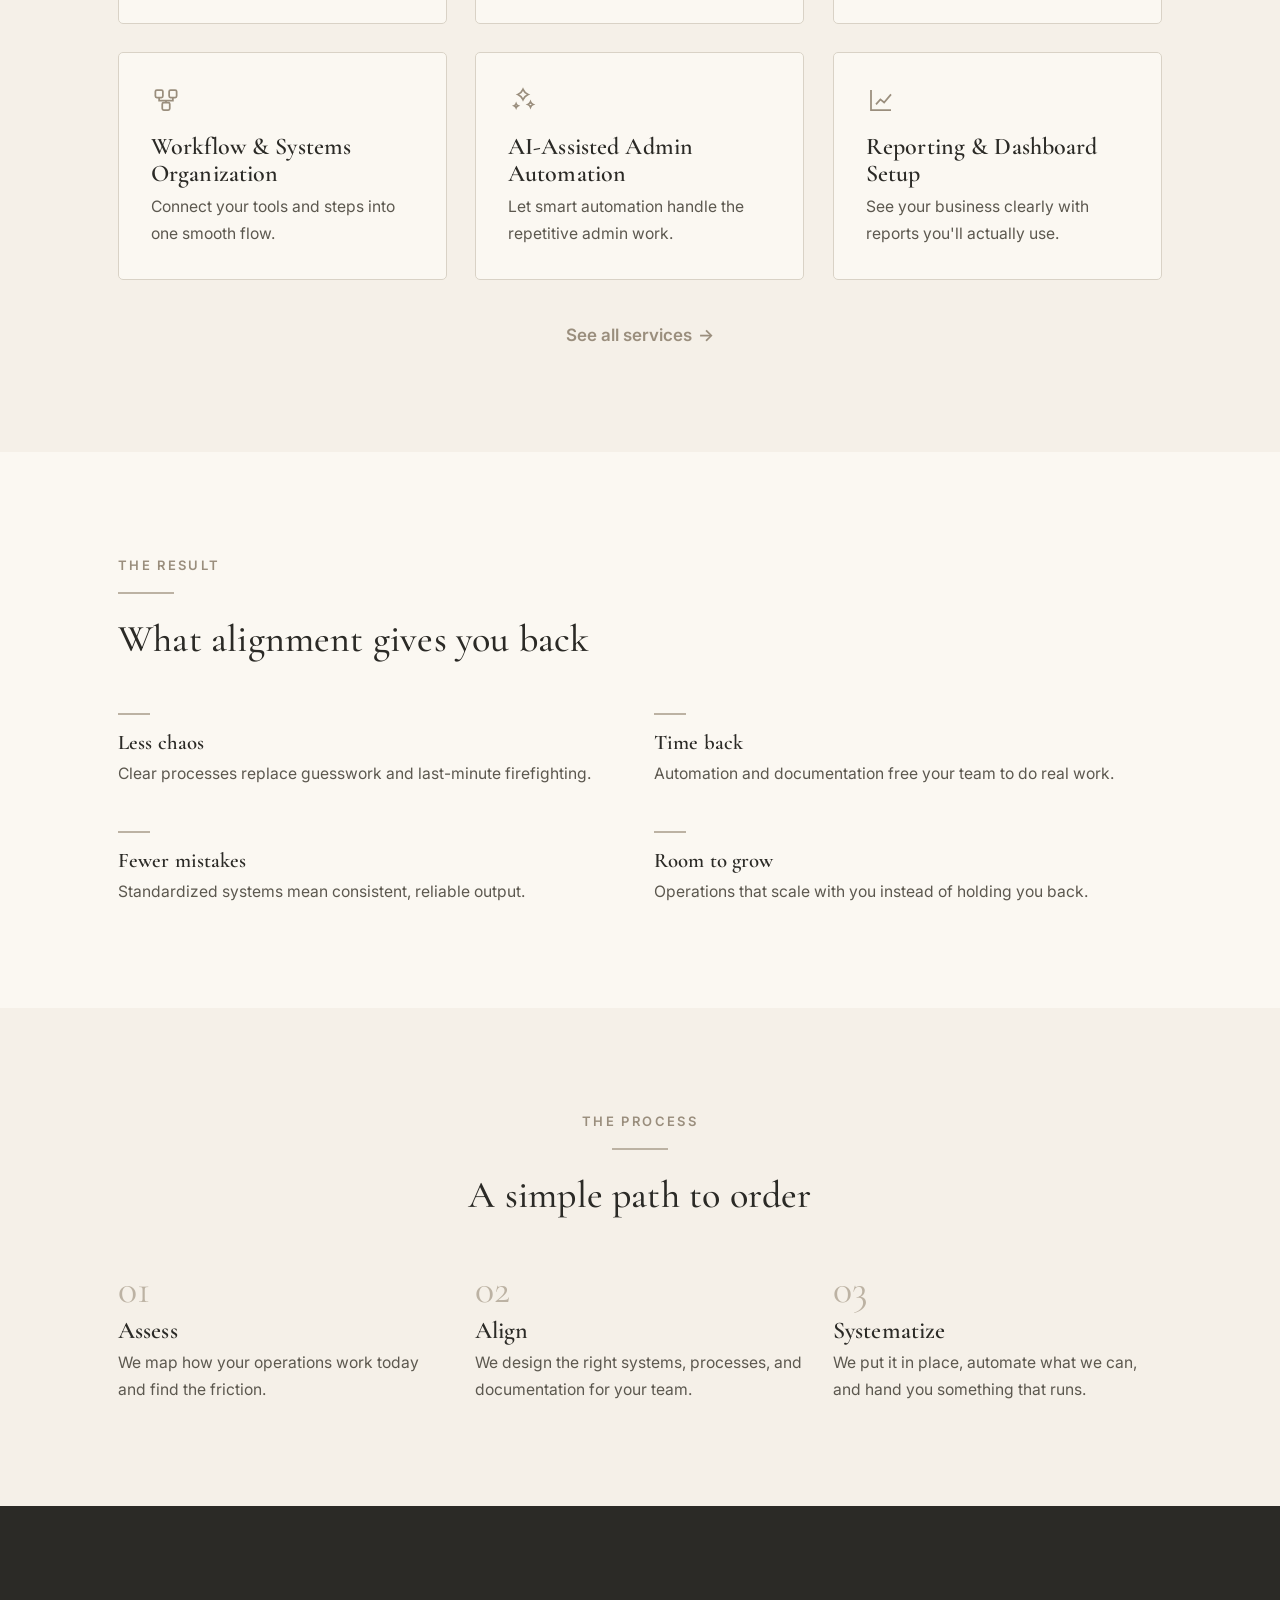
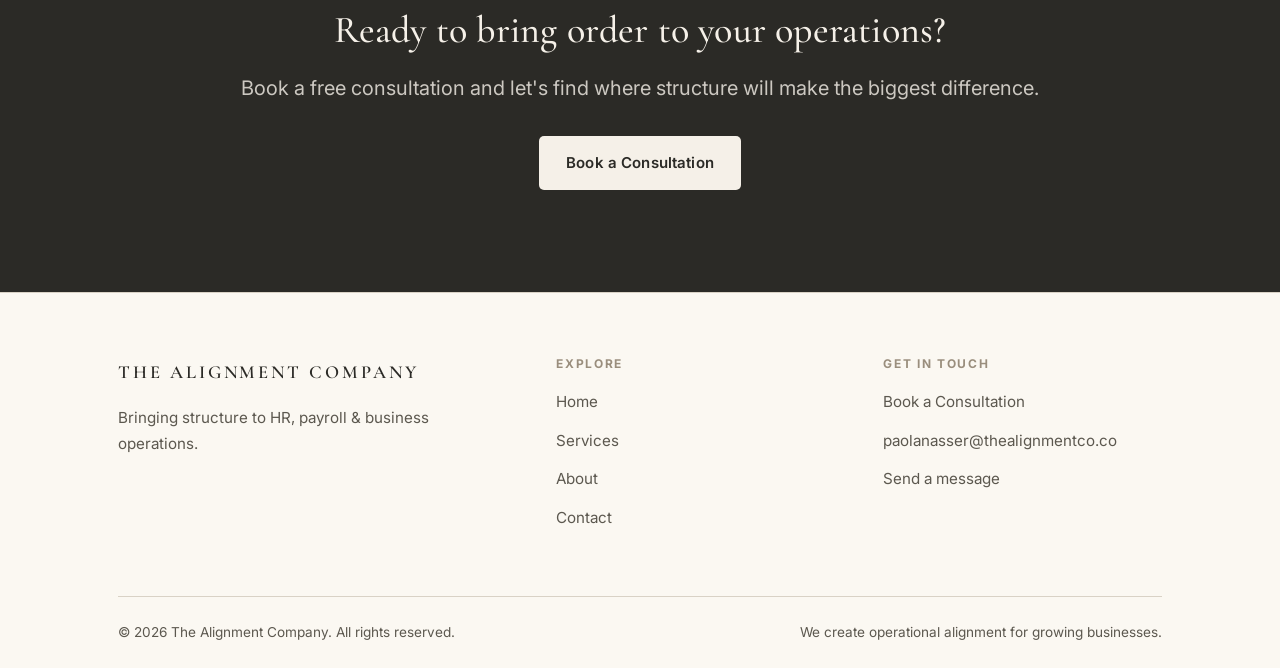
==== commit 17bb11f8: "Polish copy: lowercase email, remove WhatsApp, replace all em dashes - Email now paolanasser@thealig" ====
--- a/index.html
+++ b/index.html
@@ -3,12 +3,12 @@
 <head>
   <meta charset="UTF-8" />
   <meta name="viewport" content="width=device-width, initial-scale=1.0" />
-  <title>The Alignment Company — Operations &amp; Systems for Growing Businesses</title>
+  <title>The Alignment Company: Operations &amp; Systems for Growing Businesses</title>
   <meta name="description" content="We bring structure to HR, payroll &amp; business operations. Calm, repeatable systems that let your business grow without the chaos. Book a consultation." />
   <meta name="theme-color" content="#F5F0E8" />
 
   <!-- Open Graph -->
-  <meta property="og:title" content="The Alignment Company — Operations &amp; Systems" />
+  <meta property="og:title" content="The Alignment Company: Operations &amp; Systems" />
   <meta property="og:description" content="Bringing structure to HR, payroll &amp; business operations." />
   <meta property="og:type" content="website" />
 
@@ -19,7 +19,7 @@
 
   <link rel="stylesheet" href="css/styles.css" />
 
-  <!-- Google Analytics (GA4) — replace G-XXXXXXXXXX with the real Measurement ID -->
+  <!-- Google Analytics (GA4): replace G-XXXXXXXXXX with the real Measurement ID -->
   <!--
   <script async src="https://www.googletagmanager.com/gtag/js?id=G-XXXXXXXXXX"></script>
   <script>
@@ -36,7 +36,7 @@
   <header class="site-header">
     <div class="container">
       <nav class="nav" aria-label="Primary">
-        <a class="brand" href="index.html" aria-label="The Alignment Company — home">
+        <a class="brand" href="index.html" aria-label="The Alignment Company home">
           <svg class="brand__mark" width="34" height="34" viewBox="0 0 34 34" fill="none" aria-hidden="true">
             <rect x="9" y="7" width="20" height="5.5" stroke="#2B2A26" stroke-width="1.3"/>
             <rect x="5" y="14.5" width="14" height="5.5" stroke="#9A8E7D" stroke-width="1.3"/>
@@ -72,7 +72,7 @@
         <div class="hero__inner reveal">
           <span class="eyebrow">Operations &amp; Systems</span>
           <h1>Bring structure to your operations.</h1>
-          <p class="lead">We help HR, payroll, and business operations run on clear, repeatable systems — so your business grows without the chaos.</p>
+          <p class="lead">We help HR, payroll, and business operations run on clear, repeatable systems, so your business grows without the chaos.</p>
           <div class="btn-row">
             <a class="btn btn--primary" href="contact.html#book">Book a Consultation</a>
             <a class="btn btn--secondary" href="services.html">Explore Services</a>
@@ -96,7 +96,7 @@
     <section class="section section--tight">
       <div class="container">
         <div class="section-head center reveal">
-          <p class="lead">The Alignment Company brings order to the behind-the-scenes work that keeps a business running. We design the systems, streamline the processes, and document the workflows that let small teams operate like well-run organizations — calm, consistent, and ready to scale.</p>
+          <p class="lead">The Alignment Company brings order to the behind-the-scenes work that keeps a business running. We design the systems, streamline the processes, and document the workflows that let small teams operate like well-run organizations: calm, consistent, and ready to scale.</p>
         </div>
       </div>
     </section>
@@ -253,7 +253,7 @@
           <ul>
             <li><a href="contact.html#book">Book a Consultation</a></li>
             <!-- Replace with real details when ready -->
-            <li><a href="mailto:PaolaNasser@thealignmentco.co">PaolaNasser@thealignmentco.co</a></li>
+            <li><a href="mailto:paolanasser@thealignmentco.co">paolanasser@thealignmentco.co</a></li>
             <li><a href="contact.html">Send a message</a></li>
           </ul>
         </div>
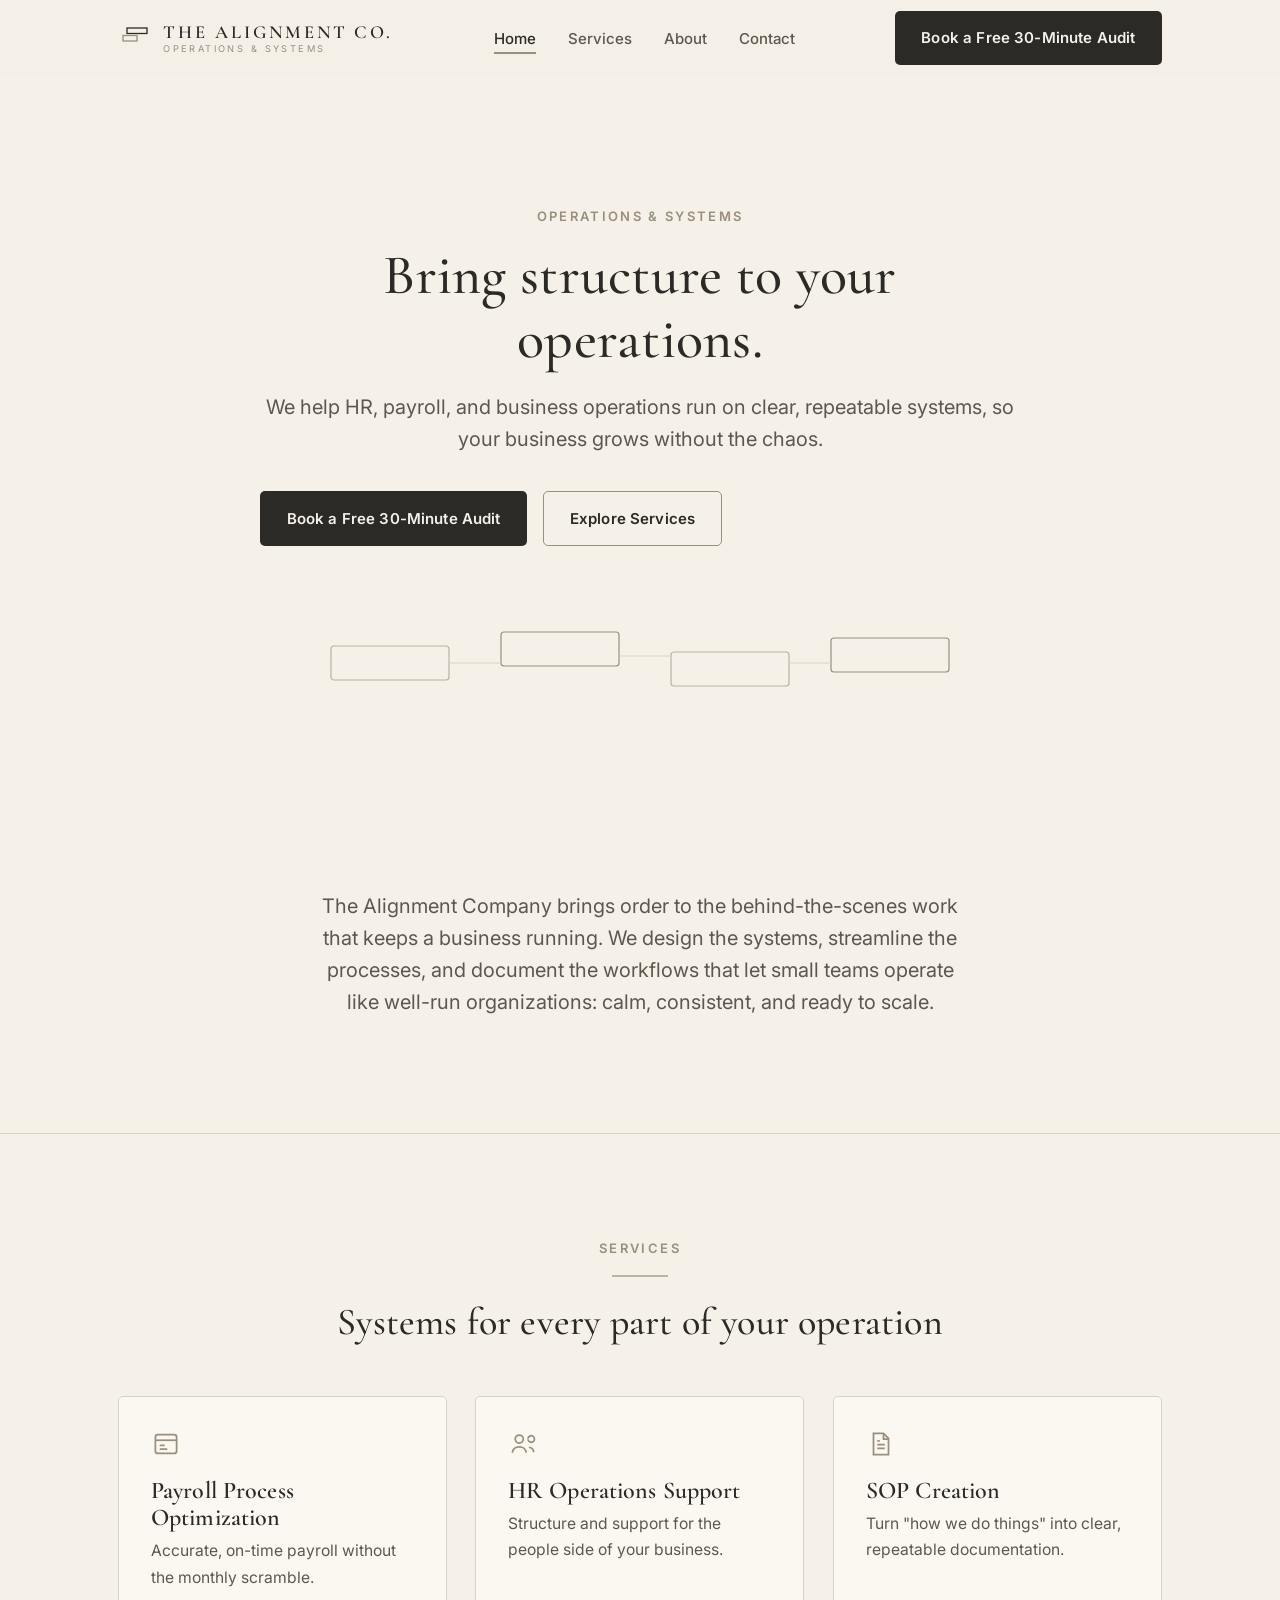
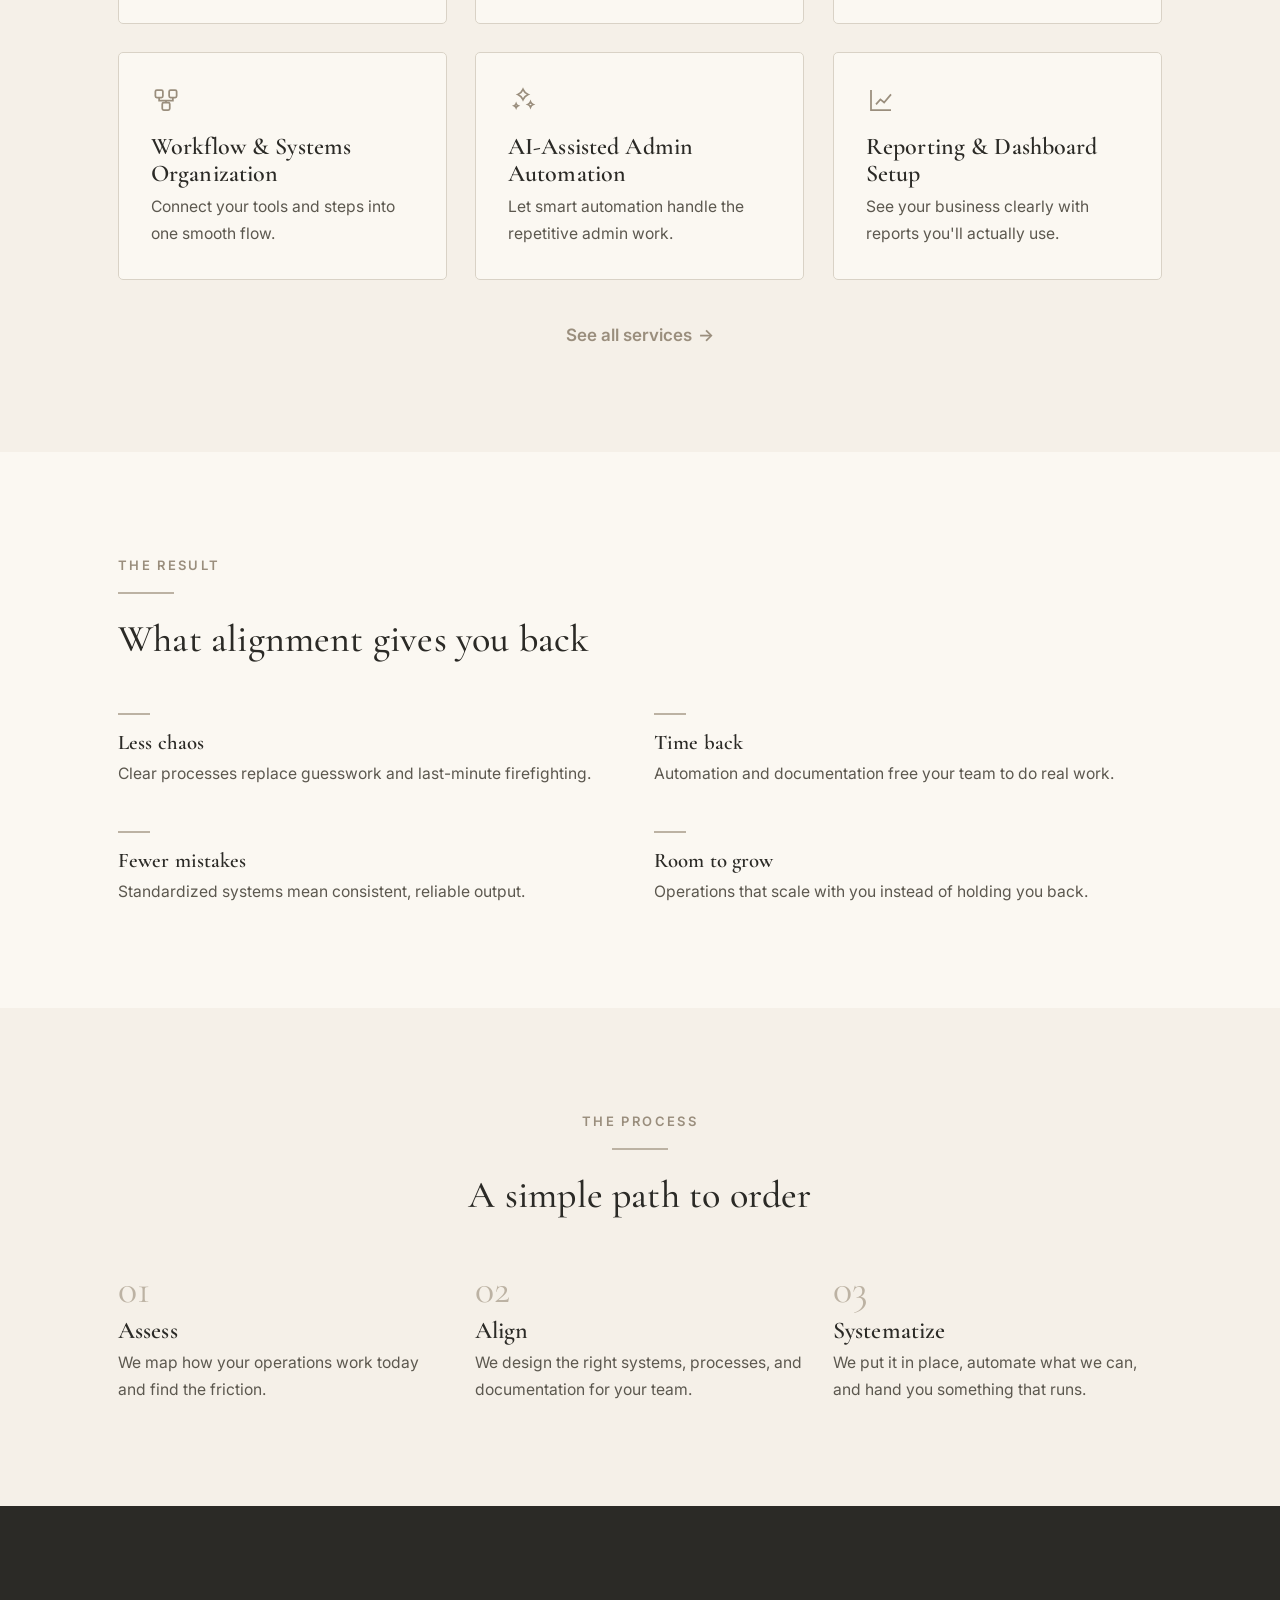
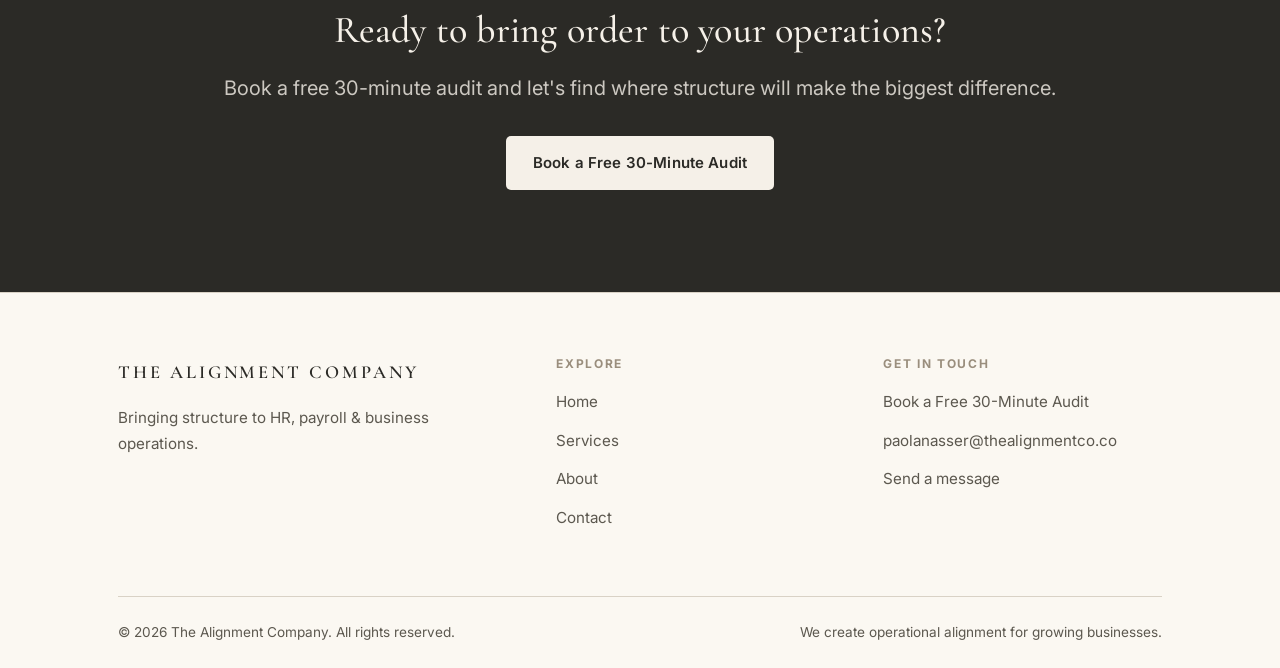
==== commit 83644c68: "Implement Paola's page rewrites: new About + Services copy, audit CTA - About: replace abstract thir" ====
--- a/index.html
+++ b/index.html
@@ -6,6 +6,7 @@
   <title>The Alignment Company: Operations &amp; Systems for Growing Businesses</title>
   <meta name="description" content="We bring structure to HR, payroll &amp; business operations. Calm, repeatable systems that let your business grow without the chaos. Book a consultation." />
   <meta name="theme-color" content="#F5F0E8" />
+  <link rel="icon" type="image/svg+xml" href="/favicon.svg" />
 
   <!-- Open Graph -->
   <meta property="og:title" content="The Alignment Company: Operations &amp; Systems" />
@@ -17,7 +18,7 @@
   <link rel="preconnect" href="https://fonts.gstatic.com" crossorigin />
   <link href="https://fonts.googleapis.com/css2?family=Cormorant+Garamond:wght@500;600&family=Inter:wght@400;500;600;700&display=swap" rel="stylesheet" />
 
-  <link rel="stylesheet" href="css/styles.css" />
+  <link rel="stylesheet" href="/css/styles.css" />
 
   <!-- Google Analytics (GA4): replace G-XXXXXXXXXX with the real Measurement ID -->
   <!--
@@ -36,7 +37,7 @@
   <header class="site-header">
     <div class="container">
       <nav class="nav" aria-label="Primary">
-        <a class="brand" href="index.html" aria-label="The Alignment Company home">
+        <a class="brand" href="/" aria-label="The Alignment Company home">
           <svg class="brand__mark" width="34" height="34" viewBox="0 0 34 34" fill="none" aria-hidden="true">
             <rect x="9" y="7" width="20" height="5.5" stroke="#2B2A26" stroke-width="1.3"/>
             <rect x="5" y="14.5" width="14" height="5.5" stroke="#9A8E7D" stroke-width="1.3"/>
@@ -48,15 +49,15 @@
         </a>
 
         <ul class="nav__links" id="nav-links">
-          <li><a href="index.html" class="is-active">Home</a></li>
-          <li><a href="services.html">Services</a></li>
-          <li><a href="about.html">About</a></li>
-          <li><a href="contact.html">Contact</a></li>
-          <li class="nav__cta-mobile"><a class="btn btn--primary" href="contact.html#book">Book a Consultation</a></li>
+          <li><a href="/" class="is-active">Home</a></li>
+          <li><a href="/services/">Services</a></li>
+          <li><a href="/about/">About</a></li>
+          <li><a href="/contact/">Contact</a></li>
+          <li class="nav__cta-mobile"><a class="btn btn--primary" href="/contact/#book">Book a Free 30-Minute Audit</a></li>
         </ul>
 
         <div class="nav__cta">
-          <a class="btn btn--primary" href="contact.html#book">Book a Consultation</a>
+          <a class="btn btn--primary" href="/contact/#book">Book a Free 30-Minute Audit</a>
           <button class="nav__toggle" type="button" aria-label="Toggle menu" aria-expanded="false" aria-controls="nav-links">
             <span></span><span></span><span></span>
           </button>
@@ -74,8 +75,8 @@
           <h1>Bring structure to your operations.</h1>
           <p class="lead">We help HR, payroll, and business operations run on clear, repeatable systems, so your business grows without the chaos.</p>
           <div class="btn-row">
-            <a class="btn btn--primary" href="contact.html#book">Book a Consultation</a>
-            <a class="btn btn--secondary" href="services.html">Explore Services</a>
+            <a class="btn btn--primary" href="/contact/#book">Book a Free 30-Minute Audit</a>
+            <a class="btn btn--secondary" href="/services/">Explore Services</a>
           </div>
         </div>
 
@@ -114,18 +115,18 @@
 
         <div class="grid grid--3">
           <article class="card reveal">
+            <svg class="card__icon" width="30" height="30" viewBox="0 0 24 24" fill="none" stroke="currentColor" stroke-width="1.4" aria-hidden="true"><rect x="3.5" y="4.5" width="17" height="15" rx="2"/><path d="M3.5 9h17"/><path d="M7 13h4M7 16h6"/></svg>
+            <h3>Payroll Process Optimization</h3>
+            <p>Accurate, on-time payroll without the monthly scramble.</p>
+          </article>
+
+          <article class="card reveal">
             <svg class="card__icon" width="30" height="30" viewBox="0 0 24 24" fill="none" stroke="currentColor" stroke-width="1.4" aria-hidden="true"><circle cx="9" cy="8" r="3.2"/><path d="M3.5 19c0-3 2.5-4.8 5.5-4.8s5.5 1.8 5.5 4.8"/><path d="M16 8.2a2.6 2.6 0 1 0 0-.4M20.5 18.5c0-2.2-1.6-3.6-3.8-3.9"/></svg>
             <h3>HR Operations Support</h3>
             <p>Structure and support for the people side of your business.</p>
           </article>
 
           <article class="card reveal">
-            <svg class="card__icon" width="30" height="30" viewBox="0 0 24 24" fill="none" stroke="currentColor" stroke-width="1.4" aria-hidden="true"><rect x="3.5" y="4.5" width="17" height="15" rx="2"/><path d="M3.5 9h17"/><path d="M7 13h4M7 16h6"/></svg>
-            <h3>Payroll Process Optimization</h3>
-            <p>Accurate, on-time payroll without the monthly scramble.</p>
-          </article>
-
-          <article class="card reveal">
             <svg class="card__icon" width="30" height="30" viewBox="0 0 24 24" fill="none" stroke="currentColor" stroke-width="1.4" aria-hidden="true"><path d="M6 3.5h8l4 4V20.5H6z"/><path d="M14 3.5V8h4"/><path d="M9 12.5h6M9 15.5h6M9 9.5h2"/></svg>
             <h3>SOP Creation</h3>
             <p>Turn "how we do things" into clear, repeatable documentation.</p>
@@ -151,7 +152,7 @@
         </div>
 
         <div class="text-center reveal" style="margin-top: 2.5rem;">
-          <a class="link-arrow" href="services.html">See all services <span class="arrow">→</span></a>
+          <a class="link-arrow" href="/services/">See all services <span class="arrow">→</span></a>
         </div>
       </div>
     </section>
@@ -223,9 +224,9 @@
     <section class="section cta-banner">
       <div class="container reveal">
         <h2>Ready to bring order to your operations?</h2>
-        <p class="lead">Book a free consultation and let's find where structure will make the biggest difference.</p>
+        <p class="lead">Book a free 30-minute audit and let's find where structure will make the biggest difference.</p>
         <div class="btn-row" style="justify-content:center;">
-          <a class="btn btn--primary" href="contact.html#book">Book a Consultation</a>
+          <a class="btn btn--primary" href="/contact/#book">Book a Free 30-Minute Audit</a>
         </div>
       </div>
     </section>
@@ -242,19 +243,19 @@
         <div class="footer-col">
           <h4>Explore</h4>
           <ul>
-            <li><a href="index.html">Home</a></li>
-            <li><a href="services.html">Services</a></li>
-            <li><a href="about.html">About</a></li>
-            <li><a href="contact.html">Contact</a></li>
+            <li><a href="/">Home</a></li>
+            <li><a href="/services/">Services</a></li>
+            <li><a href="/about/">About</a></li>
+            <li><a href="/contact/">Contact</a></li>
           </ul>
         </div>
         <div class="footer-col">
           <h4>Get in touch</h4>
           <ul>
-            <li><a href="contact.html#book">Book a Consultation</a></li>
+            <li><a href="/contact/#book">Book a Free 30-Minute Audit</a></li>
             <!-- Replace with real details when ready -->
             <li><a href="mailto:paolanasser@thealignmentco.co">paolanasser@thealignmentco.co</a></li>
-            <li><a href="contact.html">Send a message</a></li>
+            <li><a href="/contact/">Send a message</a></li>
           </ul>
         </div>
       </div>
@@ -265,6 +266,6 @@
     </div>
   </footer>
 
-  <script src="js/main.js"></script>
+  <script src="/js/main.js"></script>
 </body>
 </html>
--- a/css/styles.css
+++ b/css/styles.css
@@ -121,6 +121,16 @@
 
 .text-center { text-align: center; }
 
+/* ---------- Brand statement (Vision / Mission style) ---------- */
+.statement {
+  font-family: var(--serif);
+  font-size: clamp(1.2rem, 2.4vw, 1.5rem);
+  line-height: 1.45;
+  color: var(--ink);
+  margin: .25rem 0 0;
+  font-weight: 500;
+}
+
 /* ---------- Buttons ---------- */
 .btn {
   display: inline-flex;
@@ -333,6 +343,68 @@
   margin-bottom: .25rem;
 }
 .pso p { margin: 0; color: var(--slate); font-size: .99rem; }
+
+/* "Who this is for" intro line on a lead service */
+.service__who {
+  color: var(--slate);
+  font-size: 1rem;
+  margin: 0 0 1.25rem;
+}
+.service__who strong { color: var(--ink); font-weight: 600; }
+
+/* Price + per-service CTA at the foot of a lead service */
+.service__price {
+  font-family: var(--serif);
+  font-size: 1.15rem;
+  color: var(--ink);
+  margin: 1.4rem 0 1.1rem;
+}
+.service__price .alt { color: var(--slate); }
+
+/* Section intro/subtext under a section header */
+.section-sub {
+  color: var(--slate);
+  font-size: 1.02rem;
+  margin: -.5rem 0 0;
+}
+.section-sub em { color: var(--ink); font-style: italic; }
+
+/* "A Note on How I Work" list (About page) */
+.note-list {
+  list-style: none;
+  margin: 1.5rem 0 0;
+  padding: 0;
+  display: grid;
+  gap: 1rem;
+  max-width: 64ch;
+}
+.note-list li {
+  position: relative;
+  padding-left: 1.6rem;
+  color: var(--slate);
+  font-size: 1.02rem;
+  line-height: 1.55;
+}
+.note-list li::before {
+  content: "";
+  position: absolute;
+  left: 0;
+  top: .65em;
+  width: 18px;
+  height: 2px;
+  background: var(--taupe);
+}
+
+/* About narrative subheadline */
+.about-sub {
+  font-family: var(--serif);
+  font-size: clamp(1.25rem, 2.6vw, 1.65rem);
+  line-height: 1.4;
+  color: var(--ink);
+  font-weight: 500;
+  margin: 0 0 1.75rem;
+  max-width: 60ch;
+}
 
 /* ---------- CTA banner ---------- */
 .cta-banner { background: var(--ink); color: var(--canvas); text-align: center; }
